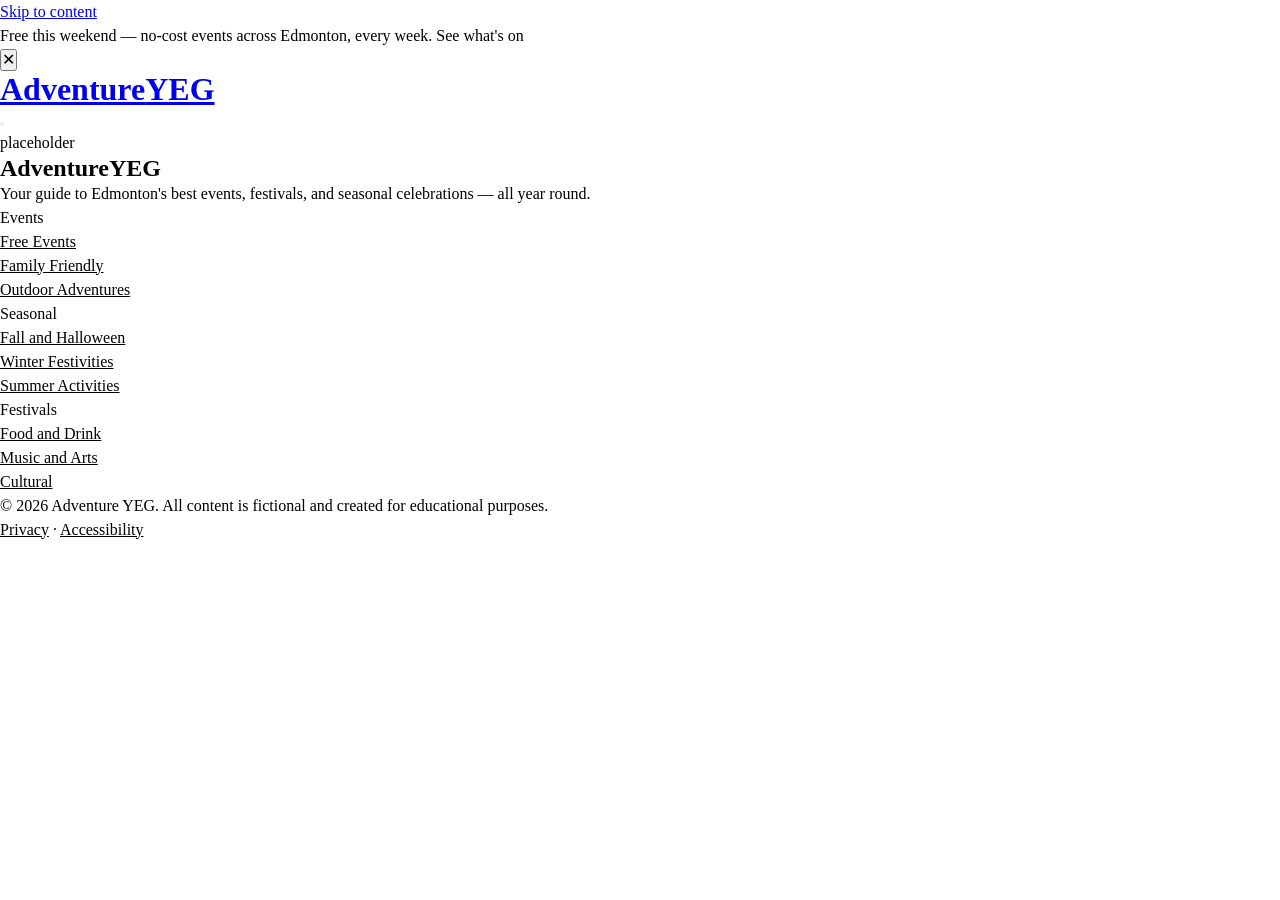
==== events/index.html @ 1bd017d5 "starter html for other pages" ====
<!DOCTYPE html>
<html lang="en">

<head>
    <meta charset="UTF-8">
    <meta name="viewport" content="width=device-width, initial-scale=1.0">
    <title>Free Events | AdventureYEG</title>

    <link rel="preconnect" href="https://fonts.googleapis.com">
    <link rel="preconnect" href="https://fonts.gstatic.com" crossorigin>
    <link href="https://fonts.googleapis.com/css2?family=Inter:ital,opsz,wght@0,14..32,100..900;1,14..32,100..900&family=Jost:ital,wght@0,100..900;1,100..900&family=Outfit:wght@100..900&family=Playfair+Display:ital,wght@0,400..900;1,400..900&display=swap" rel="stylesheet">

    <link rel="stylesheet" href="../css/reset.css">
    <link rel="stylesheet" href="../css/style.css">
</head>

<body>
    <svg xmlns="http://www.w3.org/2000/svg" width="0" height="0" class="svg-sprite" aria-hidden="true">
        <symbol id="icon-arrow-right-regular-full" viewBox="0 0 640 640">
            <!--!Font Awesome Pro 7.3.0 by @fontawesome - https://fontawesome.com License - https://fontawesome.com/license (Commercial License) Copyright 2026 Fonticons, Inc.-->
            <path d="M569 337C578.4 327.6 578.4 312.4 569 303.1L401 135C391.6 125.6 376.4 125.6 367.1 135C357.8 144.4 357.7 159.6 367.1 168.9L494.1 295.9L88 295.9C74.7 295.9 64 306.6 64 319.9C64 333.2 74.7 343.9 88 343.9L494.1 343.9L367.1 470.9C357.7 480.3 357.7 495.5 367.1 504.8C376.5 514.1 391.7 514.2 401 504.8L569 337z" />
        </symbol>
        <symbol id="icon-calendar-regular-full" viewBox="0 0 640 640">
            <!--!Font Awesome Free 7.3.0 by @fontawesome - https://fontawesome.com License - https://fontawesome.com/license/free Copyright 2026 Fonticons, Inc.-->
            <path d="M216 64C229.3 64 240 74.7 240 88L240 128L400 128L400 88C400 74.7 410.7 64 424 64C437.3 64 448 74.7 448 88L448 128L480 128C515.3 128 544 156.7 544 192L544 480C544 515.3 515.3 544 480 544L160 544C124.7 544 96 515.3 96 480L96 192C96 156.7 124.7 128 160 128L192 128L192 88C192 74.7 202.7 64 216 64zM216 176L160 176C151.2 176 144 183.2 144 192L144 240L496 240L496 192C496 183.2 488.8 176 480 176L216 176zM144 288L144 480C144 488.8 151.2 496 160 496L480 496C488.8 496 496 488.8 496 480L496 288L144 288z" />
        </symbol>
        <symbol id="icon-chevron-down-regular-full" viewBox="0 0 640 640">
            <!--!Font Awesome Pro 7.3.0 by @fontawesome - https://fontawesome.com License - https://fontawesome.com/license (Commercial License) Copyright 2026 Fonticons, Inc.-->
            <path d="M303.5 473C312.9 482.4 328.1 482.4 337.4 473L537.4 273C546.8 263.6 546.8 248.4 537.4 239.1C528 229.8 512.8 229.7 503.5 239.1L320.5 422.1L137.5 239.1C128.1 229.7 112.9 229.7 103.6 239.1C94.3 248.5 94.2 263.7 103.6 273L303.6 473z" />
        </symbol>
        <symbol id="icon-leaf-regular-full" viewBox="0 0 640 640">
            <!--!Font Awesome Pro 7.3.0 by @fontawesome - https://fontawesome.com License - https://fontawesome.com/license (Commercial License) Copyright 2026 Fonticons, Inc.-->
            <path d="M535.3 70.7C541.7 64.6 551 62.4 559.6 65.2C569.4 68.5 576 77.7 576 88L576 274.9C576 406.1 467.9 512 337.2 512C255.7 512 185.9 456.4 165.8 380.8C132.7 411.4 112 455.3 112 504L112 520C112 533.3 101.3 544 88 544C74.7 544 64 533.2 64 520L64 504C64 428.9 102.3 362.8 160.4 324.1C166.5 232.4 242.8 160 336 160C402.4 160 451.8 137.9 484.7 116C503.9 103.2 520.2 87.9 535.4 70.7zM528 143.9C489.7 173.4 425.6 208 336 208C278.4 208 229.6 246.1 213.6 298.4C234.5 291.6 256.8 288 280 288L360 288C373.3 288 384 298.8 384 312C384 325.2 373.3 336 360 336L280 336C254.6 336 230.6 341.7 209 351.8C216.9 414.9 271.6 464 337.2 464C441.9 464 528 379.1 528 274.9L528 143.9z" />
        </symbol>
        <symbol id="icon-location-dot-regular-full" viewBox="0 0 640 640">
            <!--!Font Awesome Pro 7.3.0 by @fontawesome - https://fontawesome.com License - https://fontawesome.com/license (Commercial License) Copyright 2026 Fonticons, Inc.-->
            <path d="M176 252.6C176 175.7 239.7 112 320 112C400.3 112 464 175.7 464 252.6C464 298.2 440.2 354.1 405.1 409.7C376.8 454.5 344.1 494.5 320 521.8C295.9 494.5 263.3 454.6 234.9 409.7C199.8 354.2 176 298.2 176 252.6zM320 64C214 64 128 148.4 128 252.6C128 371.9 248.2 514.9 298.4 569.4C310.2 582.2 329.8 582.2 341.6 569.4C391.8 514.9 512 371.9 512 252.6C512 148.4 426 64 320 64zM288 256C288 238.3 302.3 224 320 224C337.7 224 352 238.3 352 256C352 273.7 337.7 288 320 288C302.3 288 288 273.7 288 256zM400 256C400 211.8 364.2 176 320 176C275.8 176 240 211.8 240 256C240 300.2 275.8 336 320 336C364.2 336 400 300.2 400 256z" />
        </symbol>
        <symbol id="icon-utensils-regular-full" viewBox="0 0 640 640">
            <!--!Font Awesome Pro 7.3.0 by @fontawesome - https://fontawesome.com License - https://fontawesome.com/license (Commercial License) Copyright 2026 Fonticons, Inc.-->
            <path d="M167.9 90.7C169.4 77.5 159.9 65.7 146.7 64.2C133.5 62.7 121.7 72.2 120.2 85.4L104.2 229.4L104.1 230.7L104.1 248C104.1 296.6 143.5 336 192.1 336L200.1 336L200.1 552C200.1 565.3 210.8 576 224.1 576C237.4 576 248.1 565.3 248.1 552L248.1 336L256.1 336C304.7 336 344.1 296.6 344.1 248L344.1 230.7L344 229.4L328 85.4C326.4 72.2 314.5 62.7 301.3 64.1C288.1 65.5 278.6 77.4 280.1 90.6L296 233.3L296 248C296 270.1 278.1 288 256 288L192 288C169.9 288 152 270.1 152 248L152 233.3L167.9 90.6zM248 88C248 74.7 237.3 64 224 64C210.7 64 200 74.7 200 88L200 232C200 245.3 210.7 256 224 256C237.3 256 248 245.3 248 232L248 88zM432 240C432 182.3 453.7 151.4 473.4 134.3C481.1 127.7 488.9 122.7 496 119.1L496 368L448 368C439.2 368 432 360.8 432 352L432 240zM496 416L496 552C496 565.3 506.7 576 520 576C533.3 576 544 565.3 544 552L544 96C544 78.3 529.7 64 512 64C496 64 384 96 384 240L384 352C384 387.3 412.7 416 448 416L496 416z" />
        </symbol>
    </svg><!-- svg sprites -->

    <!-- To embed from sprite sheet:
    <svg class="icon" width="24" height="24">
        <use href="#icon-(svg filename)"></use>
    </svg>
    -->

    <a href="#main-content" class="skip-to-content">Skip to content</a><!--skip link-->

    <header>
        <div class="alert-banner" id="alert-banner">
            <p>Free this weekend — no-cost events across Edmonton, every week. See what's on</p>
            <button type="button" id="alert-banner-close" aria-controls="alert-banner" aria-label="Close">✕</button>
        </div>
        <div class="inner-container">

            <!-- Logo -->
            <a href="/" class="logo" aria-label="AdventureYEG, return to home page">
                <h1>Adventure<span class="logotype-accent">YEG</span></h1>
            </a>

            <!-- Main navigation starts here -->

            <nav aria-label="Primary" id="main-nav" hidden>
                <ul class="nav-list">

                    <!-- Events -->
                    <li class="nav-item nav-events">
                        <button type="button" class="nav-trigger" aria-expanded="false" aria-controls="mega-events">
                            <span>Events</span>
                            <svg class="icon" width="24" height="24">
                                <use href="#icon-chevron-down-regular-full"></use>
                            </svg>
                        </button>

                        <div id="mega-events" class="mega-panel" hidden>

                            <div class="mega-column">

                                <h2>Browse Events</h2>

                                <div class="mega-subsection">
                                    <h3>Happening Now</h3>

                                    <a href="#" class="mega-link current-page">
                                        <span class="mega-link-name">Free Events</span>
                                        No-cost happenings across Edmonton, every week
                                    </a>
                                    <a href="#" class="mega-link">
                                        <span class="mega-link-name">This Weekend</span>
                                        What's on right now across Edmonton
                                    </a>

                                </div>

                                <div class="mega-subsection">
                                    <h3>Upcoming</h3>

                                    <a href="#" class="mega-link">
                                        <span class="mega-link-name">This Month</span>
                                        Plan ahead with the full monthly calendar
                                    </a>
                                    <a href="#" class="mega-link">
                                        <span class="mega-link-name">Family Friendly</span>
                                        Activities for all ages, from toddlers to grandparents
                                    </a>

                                </div>
                            </div>
                            <div class="mega-column">

                                <h2>Explore More</h2>

                                <div class="mega-subsection">
                                    <h3>Outdoor</h3>

                                    <a href="#" class="mega-link">
                                        <span class="mega-link-name">Outdoor Adventures</span>
                                        River valley hikes, parks, and open-air markets
                                    </a>
                                    <a href="#" class="mega-link">
                                        <span class="mega-link-name">Sports and Fitness</span>
                                        Runs, tournaments, and active community events
                                    </a>

                                </div>

                                <div class="mega-subsection">
                                    <h3>Community</h3>

                                    <a href="#" class="mega-link">
                                        <span class="mega-link-name">Community Gatherings</span>
                                        Neighbourhood meet-ups and local celebrations
                                    </a>
                                    <a href="#" class="mega-link">
                                        <span class="mega-link-name">Arts and Culture</span>
                                        Gallery openings, performances, and workshops
                                    </a>

                                </div>
                            </div>
                            <div class="mega-column mega-featured-column">

                                <h2>Featured</h2>

                                <a class="mega-featured" href="#">
                                    <span class="mega-featured-highlight">Free</span>
                                    <span class="mega-featured-name">Edmonton Public Library Maker Night</span>
                                    Fridays, 6 - 9 pm · Stanley A. Milner Library
                                </a>
                            </div>

                        </div>
                    </li>

                    <!-- Seasonal -->
                    <li class="nav-item nav-seasonal">
                        <button type="button" class="nav-trigger" aria-expanded="false" aria-controls="mega-seasonal">
                            <span>Seasonal</span>
                            <svg class="icon" width="24" height="24">
                                <use href="#icon-chevron-down-regular-full"></use>
                            </svg>
                        </button>

                        <div id="mega-seasonal" class="mega-panel" hidden>

                            <div class="mega-column">

                                <h2>Browse Seasons</h2>

                                <div class="mega-subsection">
                                    <h3>Active Now</h3>

                                    <a href="#" class="mega-link">
                                        <span class="mega-link-name">Fall and Halloween</span>
                                        Pumpkin patches, haunted trails, and harvest markets
                                    </a>
                                    <a href="#" class="mega-link">
                                        <span class="mega-link-name">Winter Festivities</span>
                                        Holiday markets, ice skating, and winter light displays
                                    </a>

                                </div>

                                <div class="mega-subsection">
                                    <h3>Coming Up</h3>

                                    <a href="#" class="mega-link">
                                        <span class="mega-link-name">Spring Events</span>
                                        Farmers markets, garden tours, and outdoor openings
                                    </a>
                                    <a href="#" class="mega-link">
                                        <span class="mega-link-name">Summer Activities</span>
                                        Festivals, outdoor concerts, and river valley adventures
                                    </a>

                                </div>
                            </div>
                            <div class="mega-column">

                                <h2>Fall and Halloween</h2>

                                <div class="mega-subsection">
                                    <h3>Farms and Fields</h3>

                                    <a href="#" class="mega-link">
                                        <span class="mega-link-name">Pumpkin Patches</span>
                                        Pick-your-own farms and family corn mazes near the city
                                    </a>
                                    <a href="#" class="mega-link">
                                        <span class="mega-link-name">Corn Mazes</span>
                                        Family fun in the fields just outside the city
                                    </a>

                                </div>

                                <div class="mega-subsection">
                                    <h3>After Dark</h3>

                                    <a href="#" class="mega-link">
                                        <span class="mega-link-name">Haunted Trails</span>
                                        Edmonton's scariest after-dark experiences for thrill seekers
                                    </a>
                                    <a href="#" class="mega-link">
                                        <span class="mega-link-name">Ghost Tours</span>
                                        Guided walks through Edmonton's most haunted locations
                                    </a>

                                </div>

                                <div class="mega-subsection">
                                    <h3>Shop and Taste</h3>

                                    <a href="#" class="mega-link">
                                        <span class="mega-link-name">Harvest Markets</span>
                                        Local produce, baked goods, and seasonal handmade crafts
                                    </a>

                                </div>
                            </div>
                            <div class="mega-column mega-featured-column">

                                <h2>Featured</h2>

                                <a class="mega-featured" href="#">
                                    <span class="mega-featured-highlight">Oct 18-31</span>
                                    <span class="mega-featured-name">Fort Edmonton Haunted Grounds</span>
                                    Nightly from 7 pm · Fort Edmonton Park
                                </a>
                            </div>

                        </div>
                    </li>

                    <!-- Festivals -->
                    <li class="nav-item nav-festivals">
                        <button type="button" class="nav-trigger" aria-expanded="false" aria-controls="mega-festivals">
                            <span>Festivals</span>
                            <svg class="icon" width="24" height="24">
                                <use href="#icon-chevron-down-regular-full"></use>
                            </svg>
                        </button>

                        <div id="mega-festivals" class="mega-panel" hidden>

                            <div class="mega-column">

                                <h2>Browse Festivals</h2>

                                <div class="mega-subsection">
                                    <h3>Popular</h3>

                                    <a href="#" class="mega-link">
                                        <span class="mega-link-name">Music and Arts</span>
                                        Live concerts, gallery openings, and street performance festivals
                                    </a>
                                    <a href="#" class="mega-link">
                                        <span class="mega-link-name">Food and Drink</span>
                                        Food truck showdowns, craft beer tastings, and culinary tours
                                    </a>

                                </div>

                                <div class="mega-subsection">
                                    <h3>More</h3>

                                    <a href="#" class="mega-link">
                                        <span class="mega-link-name">Cultural</span>
                                        Heritage festivals celebrating Edmonton's diverse communities
                                    </a>
                                    <a href="#" class="mega-link">
                                        <span class="mega-link-name">Film and Comedy</span>
                                        Indie film showcases, comedy nights, and open-mic events
                                    </a>

                                </div>
                            </div>
                            <div class="mega-column">

                                <h2>Food &amp; Drink</h2>

                                <div class="mega-subsection">
                                    <h3>Food</h3>

                                    <a href="#" class="mega-link">
                                        <span class="mega-link-name">Taste of Edmonton</span>
                                        July 18 - 27 · Free entry · Churchill Square
                                    </a>
                                    <a href="#" class="mega-link">
                                        <span class="mega-link-name">YEG Food Truck Frenzy</span>
                                        August 10 · 11 am - 8 pm · MacEwan University
                                    </a>

                                </div>

                                <div class="mega-subsection">
                                    <h3>Drink</h3>

                                    <a href="#" class="mega-link">
                                        <span class="mega-link-name">YEG Craft Beer Festival</span>
                                        August 24 · 12 pm - 9 pm · Rogers Place Plaza
                                    </a>

                                </div>

                                <div class="mega-subsection">
                                    <h3>Markets</h3>

                                    <a href="#" class="mega-link">
                                        <span class="mega-link-name">Whyte Ave Night Market</span>
                                        Every Friday · 5 - 10 pm · Old Strathcona
                                    </a>

                                </div>
                            </div>
                            <div class="mega-column mega-featured-column">

                                <h2>Featured</h2>

                                <a class="mega-featured" href="#">
                                    <span class="mega-featured-highlight">Free - Aug 3 - 5</span>
                                    <span class="mega-featured-name">Edmonton Heritage Days</span>
                                    Heritage Amphitheatre · William Hawrelak Park
                                </a>
                            </div>

                        </div>
                    </li>

                    <li class="nav-item nav-outdoors"><a href="#">Outdoors</a></li>

                    <li class="nav-item nav-about"><a href="#">About</a></li>
                </ul>
            </nav>

            <!-- Hamburger: mobile only -->
            <button type="button" class="nav-trigger nav-toggle" aria-expanded="false" aria-controls="main-nav" aria-label="Expand menu">
                <span class="bar"></span>
                <span class="bar"></span>
                <span class="bar"></span>
            </button>

        </div>
    </header>

    <main id="main-content">
        placeholder
    </main>

    <footer>
        <div class="footer-container">
            <div class="footer-text">
                <h2>Adventure<span class="logotype-accent">YEG</span></h2>
                <p>Your guide to Edmonton's best events, festivals, and seasonal celebrations — all year round.</p>
            </div>
            <nav class="footer-links" aria-label="Footer navigation">
                <div class="footer-link-stack">
                    <p>Events</p>
                    <ul>
                        <li><a href="#">Free Events</a></li>
                        <li><a href="#">Family Friendly</a></li>
                        <li><a href="#">Outdoor Adventures</a></li>
                    </ul>
                </div>
                <div class="footer-link-stack">
                    <p>Seasonal</p>
                    <ul>
                        <li><a href="#">Fall and Halloween</a></li>
                        <li><a href="#">Winter Festivities</a></li>
                        <li><a href="#">Summer Activities</a></li>
                    </ul>
                </div>
                <div class="footer-link-stack">
                    <p>Festivals</p>
                    <ul>
                        <li><a href="#">Food and Drink</a></li>
                        <li><a href="#">Music and Arts</a></li>
                        <li><a href="#">Cultural</a></li>
                    </ul>
                </div>
            </nav>
        </div>
        <div class="footer-legal">
            <p>&copy; 2026 Adventure YEG. All content is fictional and created for educational purposes.</p>
            <p><a href="#">Privacy</a> · <a href="#">Accessibility</a></p>
        </div>
    </footer>
    <script src="js/nav.js"></script>
</body>

</html>
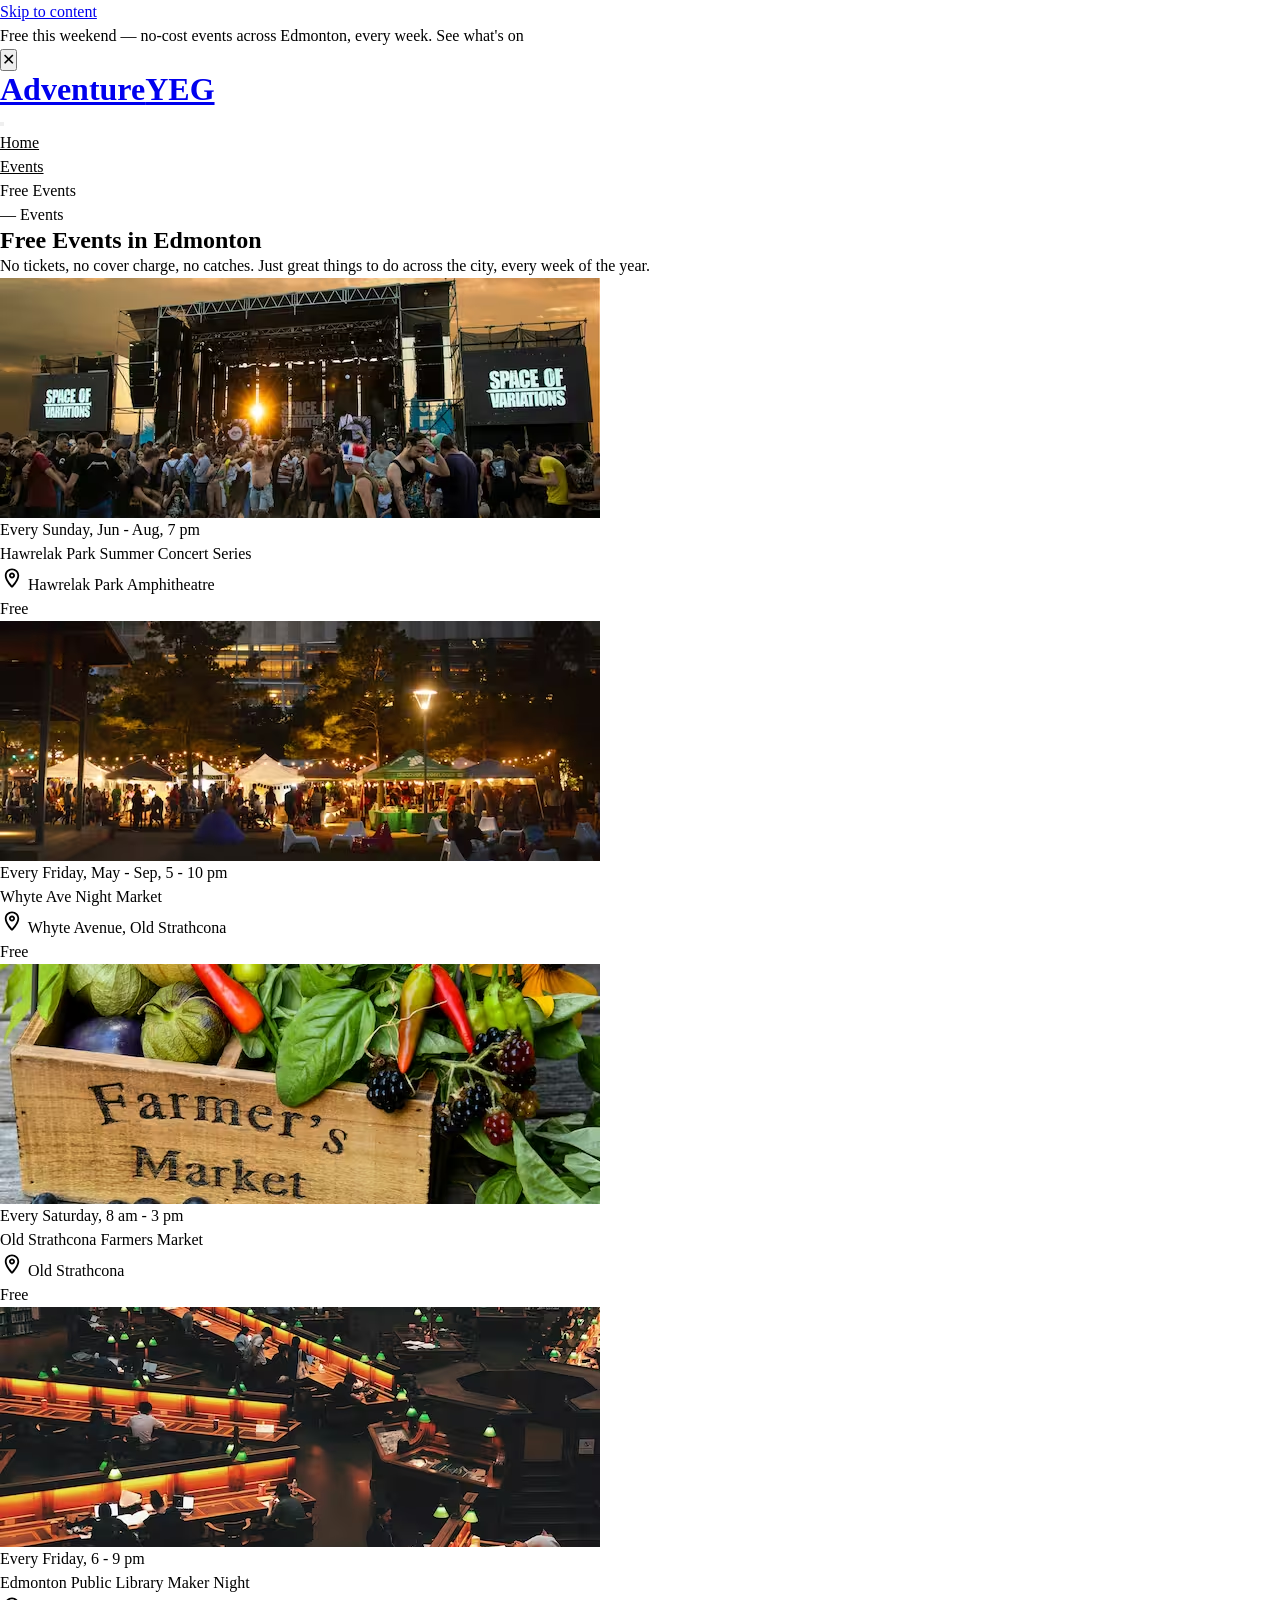
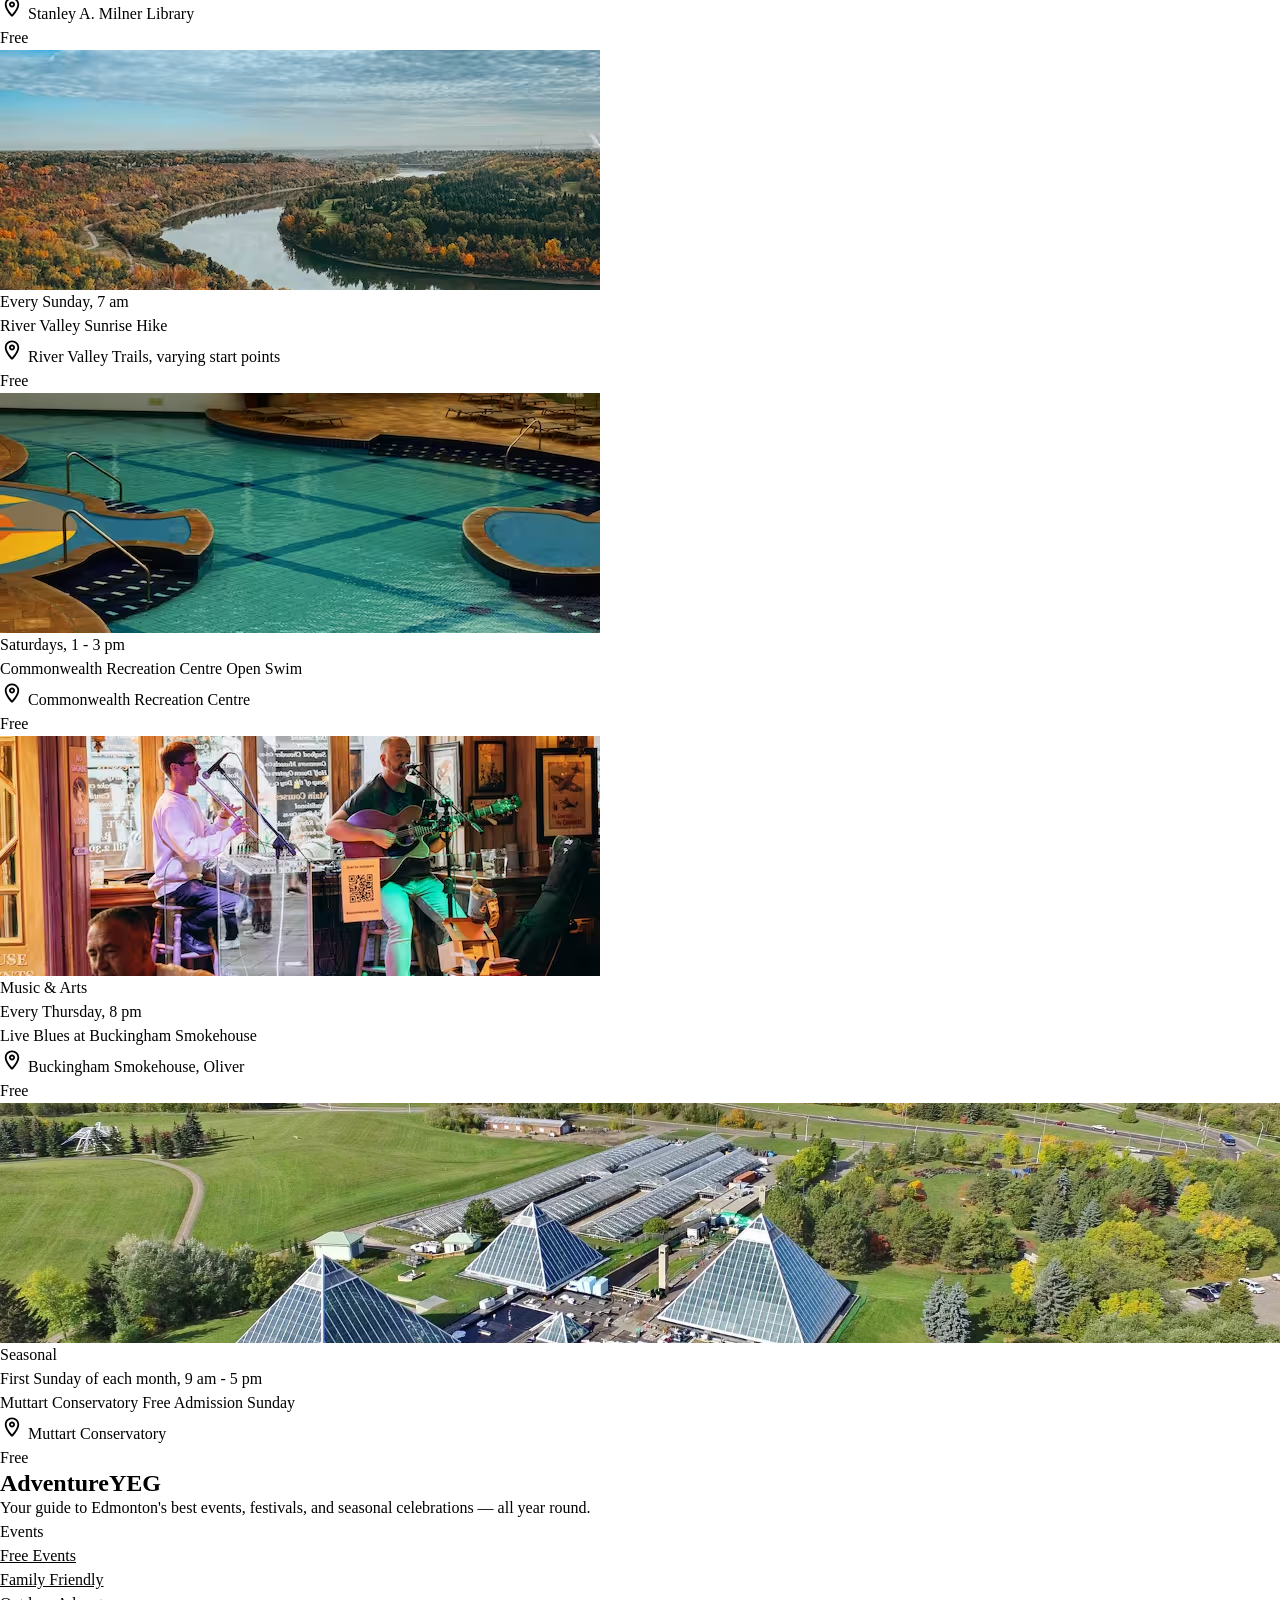
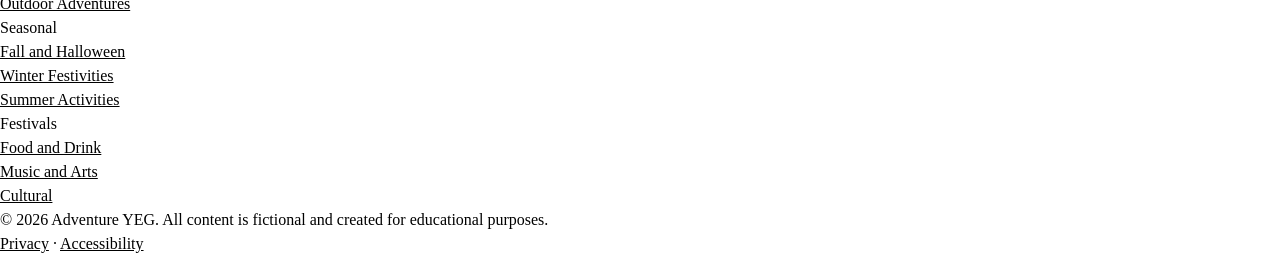
==== commit a9103c2c: "events page html" ====
--- a/events/index.html
+++ b/events/index.html
@@ -16,27 +16,27 @@
 
 <body>
     <svg xmlns="http://www.w3.org/2000/svg" width="0" height="0" class="svg-sprite" aria-hidden="true">
-        <symbol id="icon-arrow-right-regular-full" viewBox="0 0 640 640">
+        <symbol id="icon-arrow-right" viewBox="0 0 640 640">
             <!--!Font Awesome Pro 7.3.0 by @fontawesome - https://fontawesome.com License - https://fontawesome.com/license (Commercial License) Copyright 2026 Fonticons, Inc.-->
             <path d="M569 337C578.4 327.6 578.4 312.4 569 303.1L401 135C391.6 125.6 376.4 125.6 367.1 135C357.8 144.4 357.7 159.6 367.1 168.9L494.1 295.9L88 295.9C74.7 295.9 64 306.6 64 319.9C64 333.2 74.7 343.9 88 343.9L494.1 343.9L367.1 470.9C357.7 480.3 357.7 495.5 367.1 504.8C376.5 514.1 391.7 514.2 401 504.8L569 337z" />
         </symbol>
-        <symbol id="icon-calendar-regular-full" viewBox="0 0 640 640">
+        <symbol id="icon-calendar" viewBox="0 0 640 640">
             <!--!Font Awesome Free 7.3.0 by @fontawesome - https://fontawesome.com License - https://fontawesome.com/license/free Copyright 2026 Fonticons, Inc.-->
             <path d="M216 64C229.3 64 240 74.7 240 88L240 128L400 128L400 88C400 74.7 410.7 64 424 64C437.3 64 448 74.7 448 88L448 128L480 128C515.3 128 544 156.7 544 192L544 480C544 515.3 515.3 544 480 544L160 544C124.7 544 96 515.3 96 480L96 192C96 156.7 124.7 128 160 128L192 128L192 88C192 74.7 202.7 64 216 64zM216 176L160 176C151.2 176 144 183.2 144 192L144 240L496 240L496 192C496 183.2 488.8 176 480 176L216 176zM144 288L144 480C144 488.8 151.2 496 160 496L480 496C488.8 496 496 488.8 496 480L496 288L144 288z" />
         </symbol>
-        <symbol id="icon-chevron-down-regular-full" viewBox="0 0 640 640">
+        <symbol id="icon-chevron-down" viewBox="0 0 640 640">
             <!--!Font Awesome Pro 7.3.0 by @fontawesome - https://fontawesome.com License - https://fontawesome.com/license (Commercial License) Copyright 2026 Fonticons, Inc.-->
             <path d="M303.5 473C312.9 482.4 328.1 482.4 337.4 473L537.4 273C546.8 263.6 546.8 248.4 537.4 239.1C528 229.8 512.8 229.7 503.5 239.1L320.5 422.1L137.5 239.1C128.1 229.7 112.9 229.7 103.6 239.1C94.3 248.5 94.2 263.7 103.6 273L303.6 473z" />
         </symbol>
-        <symbol id="icon-leaf-regular-full" viewBox="0 0 640 640">
+        <symbol id="icon-leaf" viewBox="0 0 640 640">
             <!--!Font Awesome Pro 7.3.0 by @fontawesome - https://fontawesome.com License - https://fontawesome.com/license (Commercial License) Copyright 2026 Fonticons, Inc.-->
             <path d="M535.3 70.7C541.7 64.6 551 62.4 559.6 65.2C569.4 68.5 576 77.7 576 88L576 274.9C576 406.1 467.9 512 337.2 512C255.7 512 185.9 456.4 165.8 380.8C132.7 411.4 112 455.3 112 504L112 520C112 533.3 101.3 544 88 544C74.7 544 64 533.2 64 520L64 504C64 428.9 102.3 362.8 160.4 324.1C166.5 232.4 242.8 160 336 160C402.4 160 451.8 137.9 484.7 116C503.9 103.2 520.2 87.9 535.4 70.7zM528 143.9C489.7 173.4 425.6 208 336 208C278.4 208 229.6 246.1 213.6 298.4C234.5 291.6 256.8 288 280 288L360 288C373.3 288 384 298.8 384 312C384 325.2 373.3 336 360 336L280 336C254.6 336 230.6 341.7 209 351.8C216.9 414.9 271.6 464 337.2 464C441.9 464 528 379.1 528 274.9L528 143.9z" />
         </symbol>
-        <symbol id="icon-location-dot-regular-full" viewBox="0 0 640 640">
+        <symbol id="icon-location-dot" viewBox="0 0 640 640">
             <!--!Font Awesome Pro 7.3.0 by @fontawesome - https://fontawesome.com License - https://fontawesome.com/license (Commercial License) Copyright 2026 Fonticons, Inc.-->
             <path d="M176 252.6C176 175.7 239.7 112 320 112C400.3 112 464 175.7 464 252.6C464 298.2 440.2 354.1 405.1 409.7C376.8 454.5 344.1 494.5 320 521.8C295.9 494.5 263.3 454.6 234.9 409.7C199.8 354.2 176 298.2 176 252.6zM320 64C214 64 128 148.4 128 252.6C128 371.9 248.2 514.9 298.4 569.4C310.2 582.2 329.8 582.2 341.6 569.4C391.8 514.9 512 371.9 512 252.6C512 148.4 426 64 320 64zM288 256C288 238.3 302.3 224 320 224C337.7 224 352 238.3 352 256C352 273.7 337.7 288 320 288C302.3 288 288 273.7 288 256zM400 256C400 211.8 364.2 176 320 176C275.8 176 240 211.8 240 256C240 300.2 275.8 336 320 336C364.2 336 400 300.2 400 256z" />
         </symbol>
-        <symbol id="icon-utensils-regular-full" viewBox="0 0 640 640">
+        <symbol id="icon-utensils" viewBox="0 0 640 640">
             <!--!Font Awesome Pro 7.3.0 by @fontawesome - https://fontawesome.com License - https://fontawesome.com/license (Commercial License) Copyright 2026 Fonticons, Inc.-->
             <path d="M167.9 90.7C169.4 77.5 159.9 65.7 146.7 64.2C133.5 62.7 121.7 72.2 120.2 85.4L104.2 229.4L104.1 230.7L104.1 248C104.1 296.6 143.5 336 192.1 336L200.1 336L200.1 552C200.1 565.3 210.8 576 224.1 576C237.4 576 248.1 565.3 248.1 552L248.1 336L256.1 336C304.7 336 344.1 296.6 344.1 248L344.1 230.7L344 229.4L328 85.4C326.4 72.2 314.5 62.7 301.3 64.1C288.1 65.5 278.6 77.4 280.1 90.6L296 233.3L296 248C296 270.1 278.1 288 256 288L192 288C169.9 288 152 270.1 152 248L152 233.3L167.9 90.6zM248 88C248 74.7 237.3 64 224 64C210.7 64 200 74.7 200 88L200 232C200 245.3 210.7 256 224 256C237.3 256 248 245.3 248 232L248 88zM432 240C432 182.3 453.7 151.4 473.4 134.3C481.1 127.7 488.9 122.7 496 119.1L496 368L448 368C439.2 368 432 360.8 432 352L432 240zM496 416L496 552C496 565.3 506.7 576 520 576C533.3 576 544 565.3 544 552L544 96C544 78.3 529.7 64 512 64C496 64 384 96 384 240L384 352C384 387.3 412.7 416 448 416L496 416z" />
         </symbol>
@@ -72,7 +72,7 @@
                         <button type="button" class="nav-trigger" aria-expanded="false" aria-controls="mega-events">
                             <span>Events</span>
                             <svg class="icon" width="24" height="24">
-                                <use href="#icon-chevron-down-regular-full"></use>
+                                <use href="#icon-chevron-down"></use>
                             </svg>
                         </button>
 
@@ -161,7 +161,7 @@
                         <button type="button" class="nav-trigger" aria-expanded="false" aria-controls="mega-seasonal">
                             <span>Seasonal</span>
                             <svg class="icon" width="24" height="24">
-                                <use href="#icon-chevron-down-regular-full"></use>
+                                <use href="#icon-chevron-down"></use>
                             </svg>
                         </button>
 
@@ -174,7 +174,7 @@
                                 <div class="mega-subsection">
                                     <h3>Active Now</h3>
 
-                                    <a href="#" class="mega-link">
+                                    <a href="../seasonal/index.html" class="mega-link">
                                         <span class="mega-link-name">Fall and Halloween</span>
                                         Pumpkin patches, haunted trails, and harvest markets
                                     </a>
@@ -260,7 +260,7 @@
                         <button type="button" class="nav-trigger" aria-expanded="false" aria-controls="mega-festivals">
                             <span>Festivals</span>
                             <svg class="icon" width="24" height="24">
-                                <use href="#icon-chevron-down-regular-full"></use>
+                                <use href="#icon-chevron-down"></use>
                             </svg>
                         </button>
 
@@ -367,7 +367,141 @@
     </header>
 
     <main id="main-content">
-        placeholder
+        <nav aria-label="Breacrumbs" class="breacrumbs">
+            <ol>
+                <li><a href="/">Home</a></li>
+                <li><a href="#">Events</a></li>
+                <li>Free Events</li>
+            </ol>
+        </nav>
+        <section class="hero">
+            <div class="inner-container hero-container">
+                <p class="hero-category">— Events</p>
+                <h2>Free Events in Edmonton</h2>
+                <p>No tickets, no cover charge, no catches. Just great things to do across the city, every week of the year.</p>
+            </div>
+        </section>
+
+        <section>
+            <div class="inner-container">
+                <div class="events-container">
+                    <div class="event">
+                        <img src="../img/events/the-stage-with-space.avif" height="405" width="600" alt="A crowd of people in front of a stage">
+                        <div class="event-title">
+                            <p class="event-date">Every Sunday, Jun - Aug, 7 pm</p>
+                            <p class="event-name">Hawrelak Park Summer Concert Series</p>
+                        </div>
+                        <div class="event-bottom-info">
+                            <p><svg class="icon" width="24" height="24" alt="Location">
+                                    <use href="#icon-location-dot"></use>
+                                </svg>
+                                Hawrelak Park Amphitheatre</p>
+                            <p class="event-cost">Free</p>
+                        </div>
+                    </div>
+                    <div class="event">
+                        <img src="../img/events/downtown-festival-at-midnight.avif" height="368" width="600" alt="Downtown festival at night">
+                        <div class="event-title">
+                            <p class="event-date">Every Friday, May - Sep, 5 - 10 pm</p>
+                            <p class="event-name">Whyte Ave Night Market</p>
+                        </div>
+                        <div class="event-bottom-info">
+                            <p><svg class="icon" width="24" height="24" alt="Location">
+                                    <use href="#icon-location-dot"></use>
+                                </svg>
+                                Whyte Avenue, Old Strathcona</p>
+                            <p class="event-cost">Free</p>
+                        </div>
+                    </div>
+                    <div class="event">
+                        <img src="../img/events/farmers-market-bounty-in-a-box.avif" height="414" width="600" alt="Box labeled Farmer's Market full of vegetables">
+                        <div class="event-title">
+                            <p class="event-date">Every Saturday, 8 am - 3 pm</p>
+                            <p class="event-name">Old Strathcona Farmers Market</p>
+                        </div>
+                        <div class="event-bottom-info">
+                            <p><svg class="icon" width="24" height="24" alt="Location">
+                                    <use href="#icon-location-dot"></use>
+                                </svg>
+                                Old Strathcona</p>
+                            <p class="event-cost">Free</p>
+                        </div>
+                    </div>
+                    <div class="event">
+                        <img src="../img/events/busy-library-during-event.avif" height="800" width="600" alt="A busy library">
+                        <div class="event-title">
+                            <p class="event-date">Every Friday, 6 - 9 pm</p>
+                            <p class="event-name">Edmonton Public Library Maker Night</p>
+                        </div>
+                        <div class="event-bottom-info">
+                            <p><svg class="icon" width="24" height="24" alt="Location">
+                                    <use href="#icon-location-dot"></use>
+                                </svg>
+                                Stanley A. Milner Library</p>
+                            <p class="event-cost">Free</p>
+                        </div>
+                    </div>
+                    <div class="event">
+                        <img src="../img/events/big-bend-on-the-north-saskatchewan.avif" height="450" width="600" alt="Aerial shot of the North Saskatchewan River">
+                        <div class="event-title">
+                            <p class="event-date">Every Sunday, 7 am</p>
+                            <p class="event-name">River Valley Sunrise Hike</p>
+                        </div>
+                        <div class="event-bottom-info">
+                            <p><svg class="icon" width="24" height="24" alt="Location">
+                                    <use href="#icon-location-dot"></use>
+                                </svg>
+                                River Valley Trails, varying start points</p>
+                            <p class="event-cost">Free</p>
+                        </div>
+                    </div>
+                    <div class="event">
+                        <img src="../img/events/local-hotels-finest-pool.avif" height="400" width="600" alt="A fancy swimming pool">
+                        <div class="event-title">
+                            <p class="event-date">Saturdays, 1 - 3 pm</p>
+                            <p class="event-name">Commonwealth Recreation Centre Open Swim</p>
+                        </div>
+                        <div class="event-bottom-info">
+                            <p><svg class="icon" width="24" height="24" alt="Location">
+                                    <use href="#icon-location-dot"></use>
+                                </svg>
+                                Commonwealth Recreation Centre</p>
+                            <p class="event-cost">Free</p>
+                        </div>
+                    </div>
+                    <div class="event">
+                        <img src="../img/events/small-venue-entertainers.avif" height="400" width="600" alt="Two musicians performing in a bar">
+                        <div class="event-title">
+                            <p class="event-category category-music-arts">Music &amp; Arts</p>
+                            <p class="event-date">Every Thursday, 8 pm</p>
+                            <p class="event-name">Live Blues at Buckingham Smokehouse</p>
+                        </div>
+                        <div class="event-bottom-info">
+                            <p><svg class="icon" width="24" height="24" alt="Location">
+                                    <use href="#icon-location-dot"></use>
+                                </svg>
+                                Buckingham Smokehouse, Oliver</p>
+                            <p class="event-cost">Free</p>
+                        </div>
+                    </div>
+                    <div class="event">
+                        <img src="../img/events/river-valley-in-summer.avif" height="1080" width="1920" alt="Aerial shot of the Muttart Conservatory">
+                        <div class="event-title">
+                            <p class="event-category category-seasonal">Seasonal</p>
+                            <p class="event-date">First Sunday of each month, 9 am - 5 pm</p>
+                            <p class="event-name">Muttart Conservatory Free Admission Sunday</p>
+                        </div>
+                        <div class="event-bottom-info">
+                            <p><svg class="icon" width="24" height="24" alt="Location">
+                                    <use href="#icon-location-dot"></use>
+                                </svg>
+                                Muttart Conservatory</p>
+                            <p class="event-cost">Free</p>
+                        </div>
+                    </div>
+                </div>
+            </div>
+        </section>
     </main>
 
     <footer>
--- a/css/style.css
+++ b/css/style.css
@@ -0,0 +1,5 @@
+img {
+    max-width: 100%;
+    height: 240px;
+    object-fit: cover;
+}
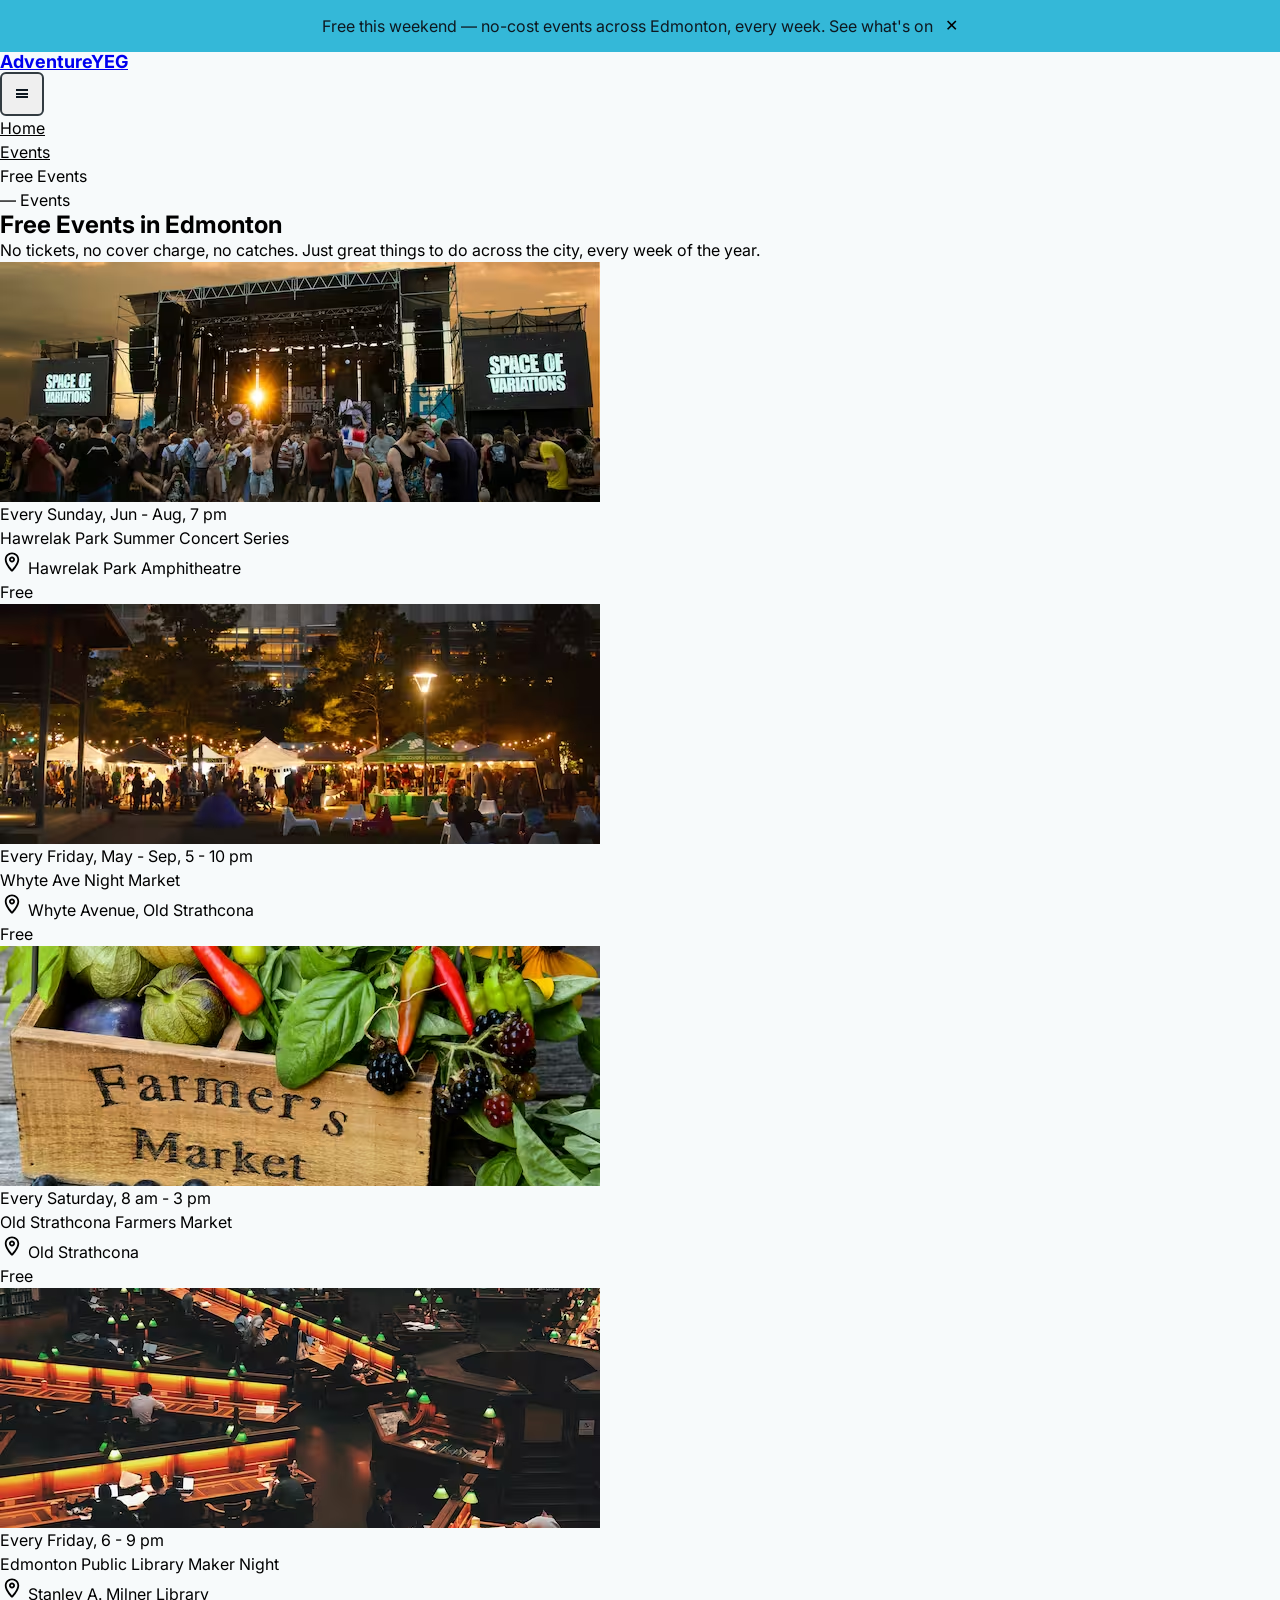
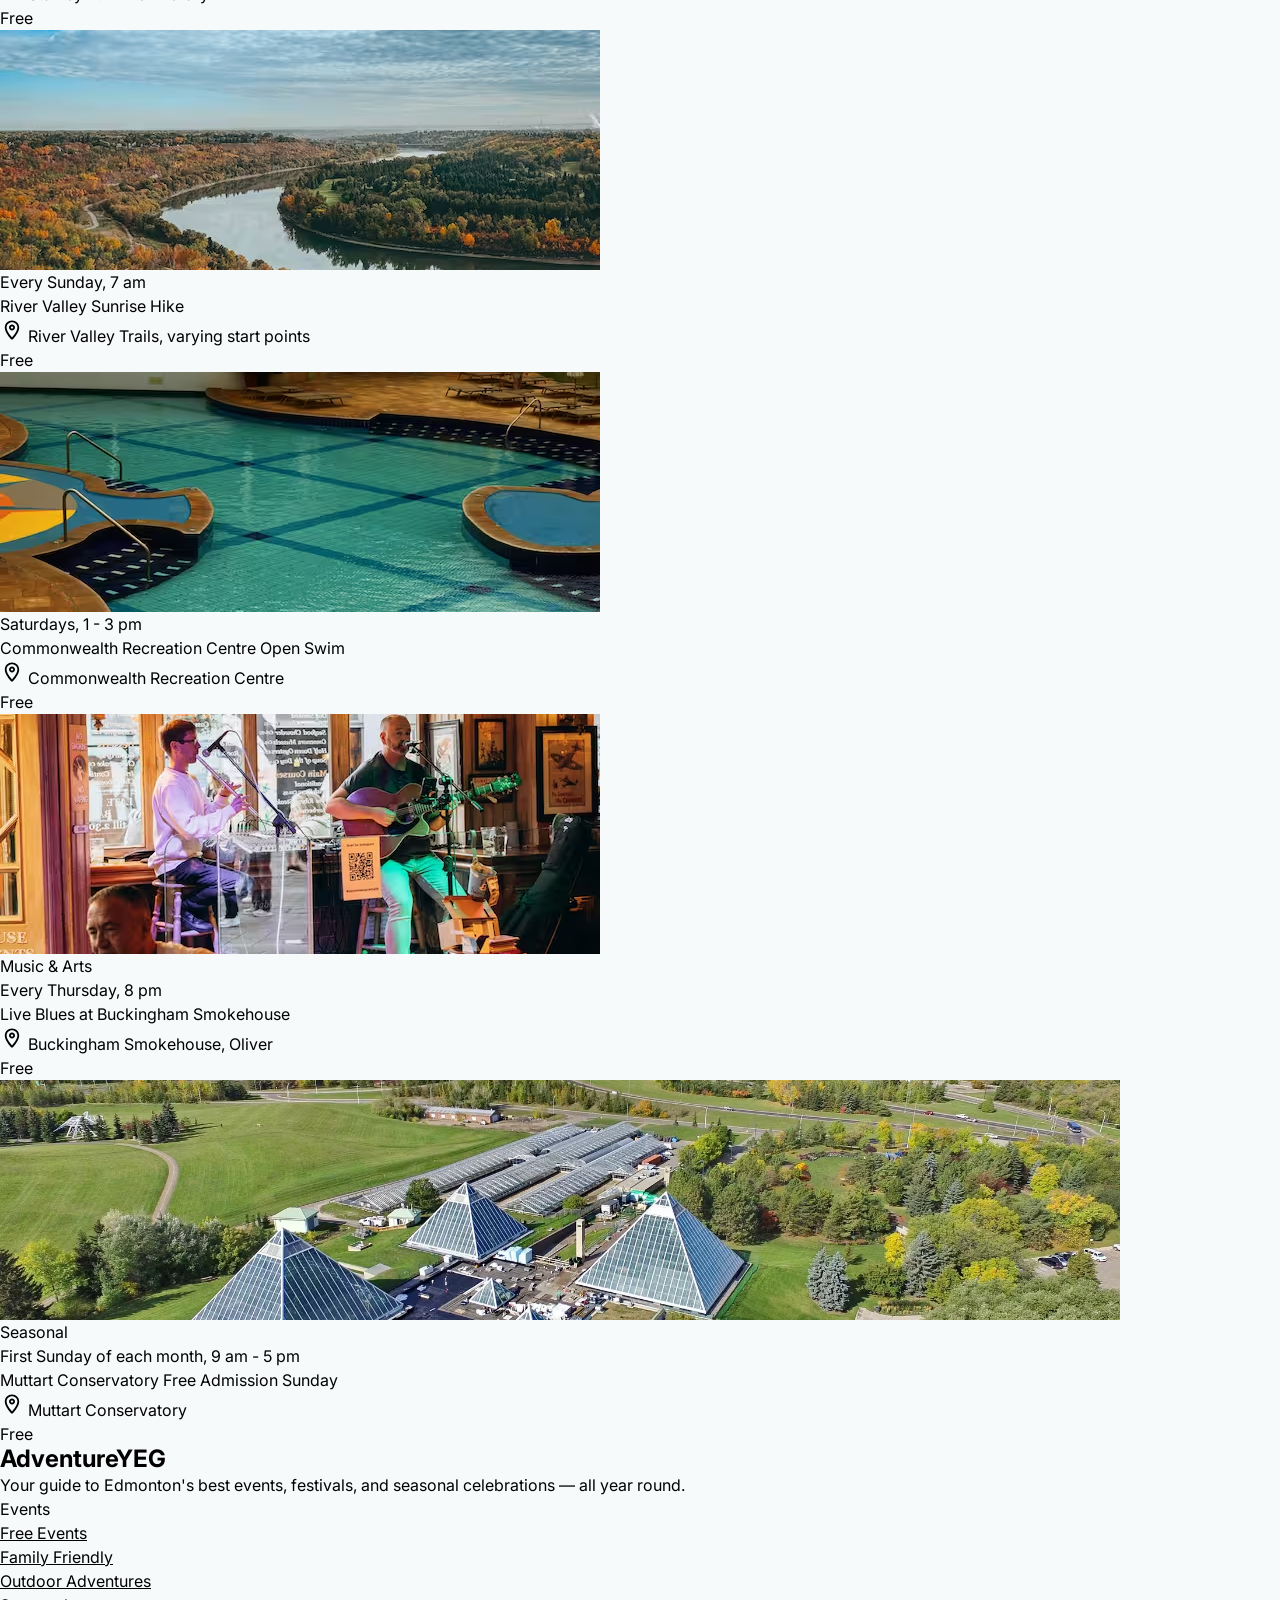
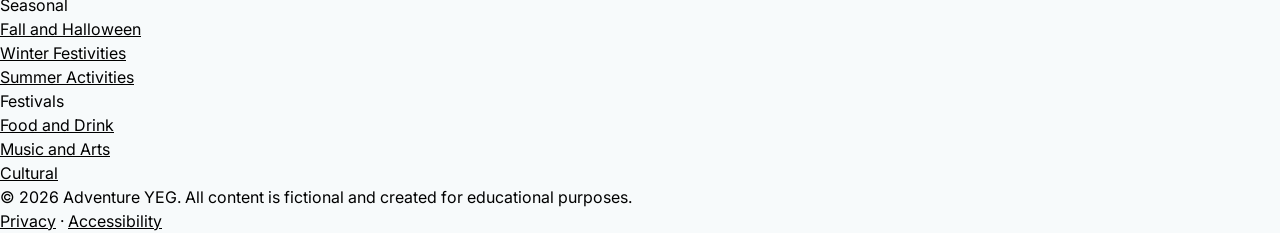
==== commit 3aa11060: "beginnings of css" ====
--- a/events/index.html
+++ b/events/index.html
@@ -8,7 +8,7 @@
 
     <link rel="preconnect" href="https://fonts.googleapis.com">
     <link rel="preconnect" href="https://fonts.gstatic.com" crossorigin>
-    <link href="https://fonts.googleapis.com/css2?family=Inter:ital,opsz,wght@0,14..32,100..900;1,14..32,100..900&family=Jost:ital,wght@0,100..900;1,100..900&family=Outfit:wght@100..900&family=Playfair+Display:ital,wght@0,400..900;1,400..900&display=swap" rel="stylesheet">
+    <link href="https://fonts.googleapis.com/css2?family=Inter:ital,opsz,wght@0,14..32,100..900;1,14..32,100..900&family=Outfit:wght@100..900&display=swap" rel="stylesheet">
 
     <link rel="stylesheet" href="../css/reset.css">
     <link rel="stylesheet" href="../css/style.css">
@@ -48,7 +48,7 @@
     </svg>
     -->
 
-    <a href="#main-content" class="skip-to-content">Skip to content</a><!--skip link-->
+    <a href="#main-content" class="skip-to-content">Skip to main content</a><!--skip link-->
 
     <header>
         <div class="alert-banner" id="alert-banner">
@@ -396,7 +396,7 @@
                                     <use href="#icon-location-dot"></use>
                                 </svg>
                                 Hawrelak Park Amphitheatre</p>
-                            <p class="event-cost">Free</p>
+                            <p class="event-cost cost-free">Free</p>
                         </div>
                     </div>
                     <div class="event">
@@ -410,7 +410,7 @@
                                     <use href="#icon-location-dot"></use>
                                 </svg>
                                 Whyte Avenue, Old Strathcona</p>
-                            <p class="event-cost">Free</p>
+                            <p class="event-cost cost-free">Free</p>
                         </div>
                     </div>
                     <div class="event">
@@ -424,7 +424,7 @@
                                     <use href="#icon-location-dot"></use>
                                 </svg>
                                 Old Strathcona</p>
-                            <p class="event-cost">Free</p>
+                            <p class="event-cost cost-free">Free</p>
                         </div>
                     </div>
                     <div class="event">
@@ -438,7 +438,7 @@
                                     <use href="#icon-location-dot"></use>
                                 </svg>
                                 Stanley A. Milner Library</p>
-                            <p class="event-cost">Free</p>
+                            <p class="event-cost cost-free">Free</p>
                         </div>
                     </div>
                     <div class="event">
@@ -452,7 +452,7 @@
                                     <use href="#icon-location-dot"></use>
                                 </svg>
                                 River Valley Trails, varying start points</p>
-                            <p class="event-cost">Free</p>
+                            <p class="event-cost cost-free">Free</p>
                         </div>
                     </div>
                     <div class="event">
@@ -466,7 +466,7 @@
                                     <use href="#icon-location-dot"></use>
                                 </svg>
                                 Commonwealth Recreation Centre</p>
-                            <p class="event-cost">Free</p>
+                            <p class="event-cost cost-free">Free</p>
                         </div>
                     </div>
                     <div class="event">
@@ -481,7 +481,7 @@
                                     <use href="#icon-location-dot"></use>
                                 </svg>
                                 Buckingham Smokehouse, Oliver</p>
-                            <p class="event-cost">Free</p>
+                            <p class="event-cost cost-free">Free</p>
                         </div>
                     </div>
                     <div class="event">
@@ -496,7 +496,7 @@
                                     <use href="#icon-location-dot"></use>
                                 </svg>
                                 Muttart Conservatory</p>
-                            <p class="event-cost">Free</p>
+                            <p class="event-cost cost-free">Free</p>
                         </div>
                     </div>
                 </div>
@@ -542,7 +542,7 @@
             <p><a href="#">Privacy</a> · <a href="#">Accessibility</a></p>
         </div>
     </footer>
-    <script src="js/nav.js"></script>
+    <script src="../js/nav.js"></script>
 </body>
 
 </html>
--- a/css/style.css
+++ b/css/style.css
@@ -1,5 +1,138 @@
+:root {
+    color-scheme: dark light;
+
+    --dark-text: #0e1820;
+    --light-text: #e2ecf4;
+
+    --background: light-dark(#F7FAFB, #0C1219);
+    --surface: light-dark(#ffffff, #18232e);
+    --text: light-dark(var(--dark-text), var(--light-text));
+    --text-muted: light-dark(#486070, #7a92a4);
+    --text-inverted: light-dark(var(--light-text), var(--dark-text));
+    --border: light-dark(#c0ced8, #1c2c3a);
+    --ghost-border: #323b41;
+    --ghost-hover: #868b8f;
+    --ghost-focus: #5193a5;
+
+    --events-teal-surface: light-dark(#ddf0f6, #0a2430);
+    --events-teal-fg: light-dark(#096476, #34b8d8);
+    --events-teal-fg-invert: light-dark(#34b8d8, #096476);
+
+    --seasonal-green-surface: light-dark(#E2F4DC, #0E2208);
+    --seasonal-green-fg: light-dark(#206E0C, #70C43C);
+
+    --festivals-orange-surface: light-dark(#FAEAE4, #280C04);
+    --festivals-orange-fg: light-dark(#B03E0E, #F06C3C);
+
+    --featured-yellow-surface: light-dark(#FEF4DC, #241800);
+    --featured-yellow-fg: light-dark(#7C5A00, #241800);
+
+    --misc-purple-surface: light-dark(#EEE4F8, #1A0830);
+    --misc-purple-fg: light-dark(#5B2E9C, #A86CE4);
+}
+
+body {
+    font-family: "Inter", sans-serif;
+    background-color: var(--background);
+    font-size: 1rem;
+    padding: 0;
+    margin: 0;
+}
+
+.skip-to-content {
+    position: absolute;
+    top: -10000rem;
+    left: -10000rem;
+    color: var(--light-text);
+    border-radius: 0.375rem;
+    background-color: #096476;
+    padding: .6875rem 1.25rem;
+    display: inline-flex;
+    justify-content: center;
+    align-items: center;
+    text-decoration: none;
+}
+
+.skip-to-content:focus-visible {
+    outline: 3px solid #82d2e6;
+    top: 1rem;
+    left: 1rem;
+}
+
 img {
     max-width: 100%;
     height: 240px;
     object-fit: cover;
+}
+
+.inner-container {
+    max-width: min(83rem, 87.5vw);
+}
+
+.alert-banner {
+    width: 100%;
+    display: flex;
+    gap: .75rem;
+    background-color: var(--events-teal-fg-invert);
+    color: var(--text);
+    padding: .875rem 1.25rem;
+    justify-content: center;
+    align-items: center;
+}
+
+.alert-banner button {
+    background: none;
+    border: none;
+}
+
+h1 {
+    font-size: 1.125rem;
+}
+
+.nav-toggle {
+    display: flex;
+    flex-direction: column;
+    align-items: center;
+    justify-content: center;
+    padding: .9rem;
+    gap: 1.75px;
+    width: 2.75rem;
+    /* 44px */
+    height: 2.75rem;
+    color: var(--text);
+    border-radius: .375rem;
+    border: 2px solid var(--ghost-border);
+}
+
+.nav-toggle:hover {
+    border-color: var(--ghost-hover);
+}
+
+.nav-toggle:focus-visible {
+    border: none;
+    outline: 2px solid --ghost-focus;
+}
+
+.bar {
+    display: block;
+    width: .75rem;
+    height: 1.75px;
+    background: currentColor;
+    transition: transform 0.3s ease, opacity 0.3s ease;
+}
+
+header nav:not([hidden]) {
+    display: block;
+}
+
+.nav-toggle[aria-expanded="true"] .bar:nth-of-type(1) {
+    transform: translateY(calc((1.75px + 1.75px))) rotate(45deg);
+}
+
+.nav-toggle[aria-expanded="true"] .bar:nth-of-type(2) {
+    transform: scaleX(0);
+}
+
+.nav-toggle[aria-expanded="true"] .bar:nth-of-type(3) {
+    transform: translateY(calc((1.75px + 1.75px) * -1)) rotate(-45deg);
 }
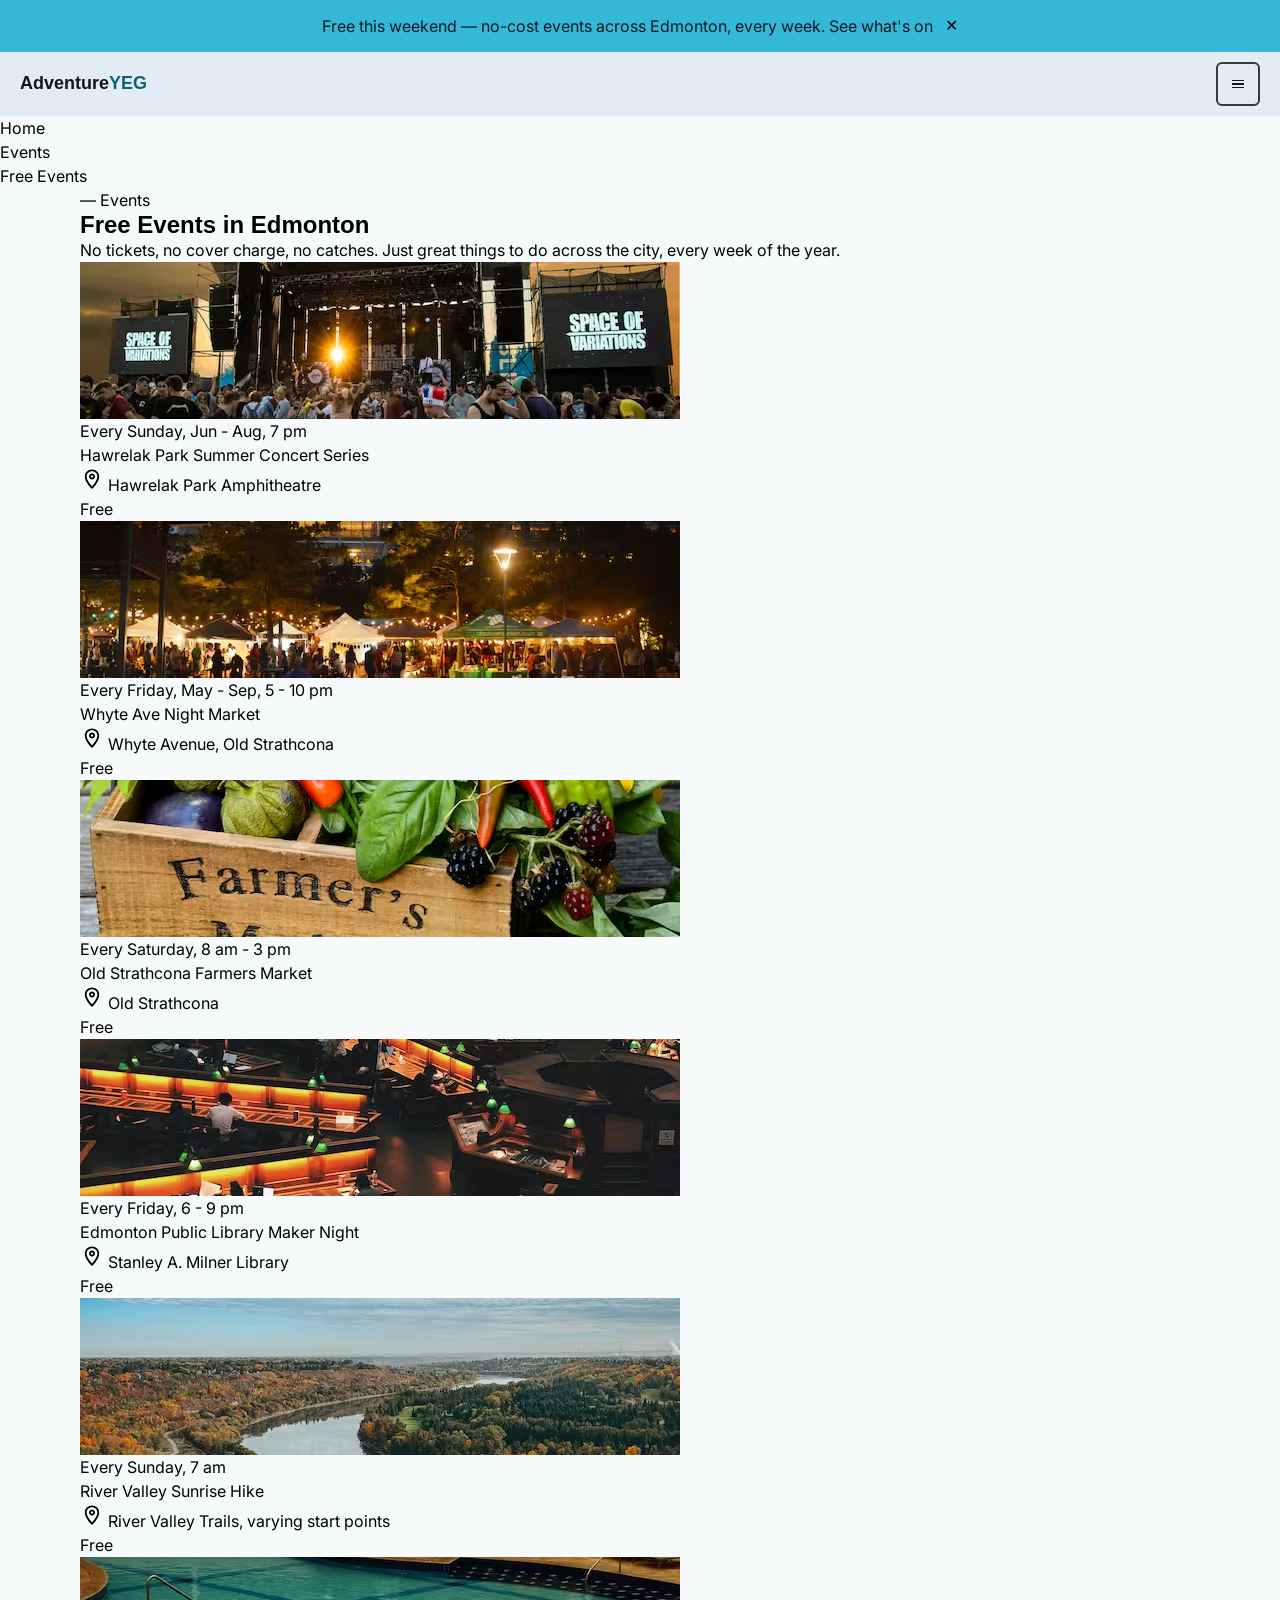
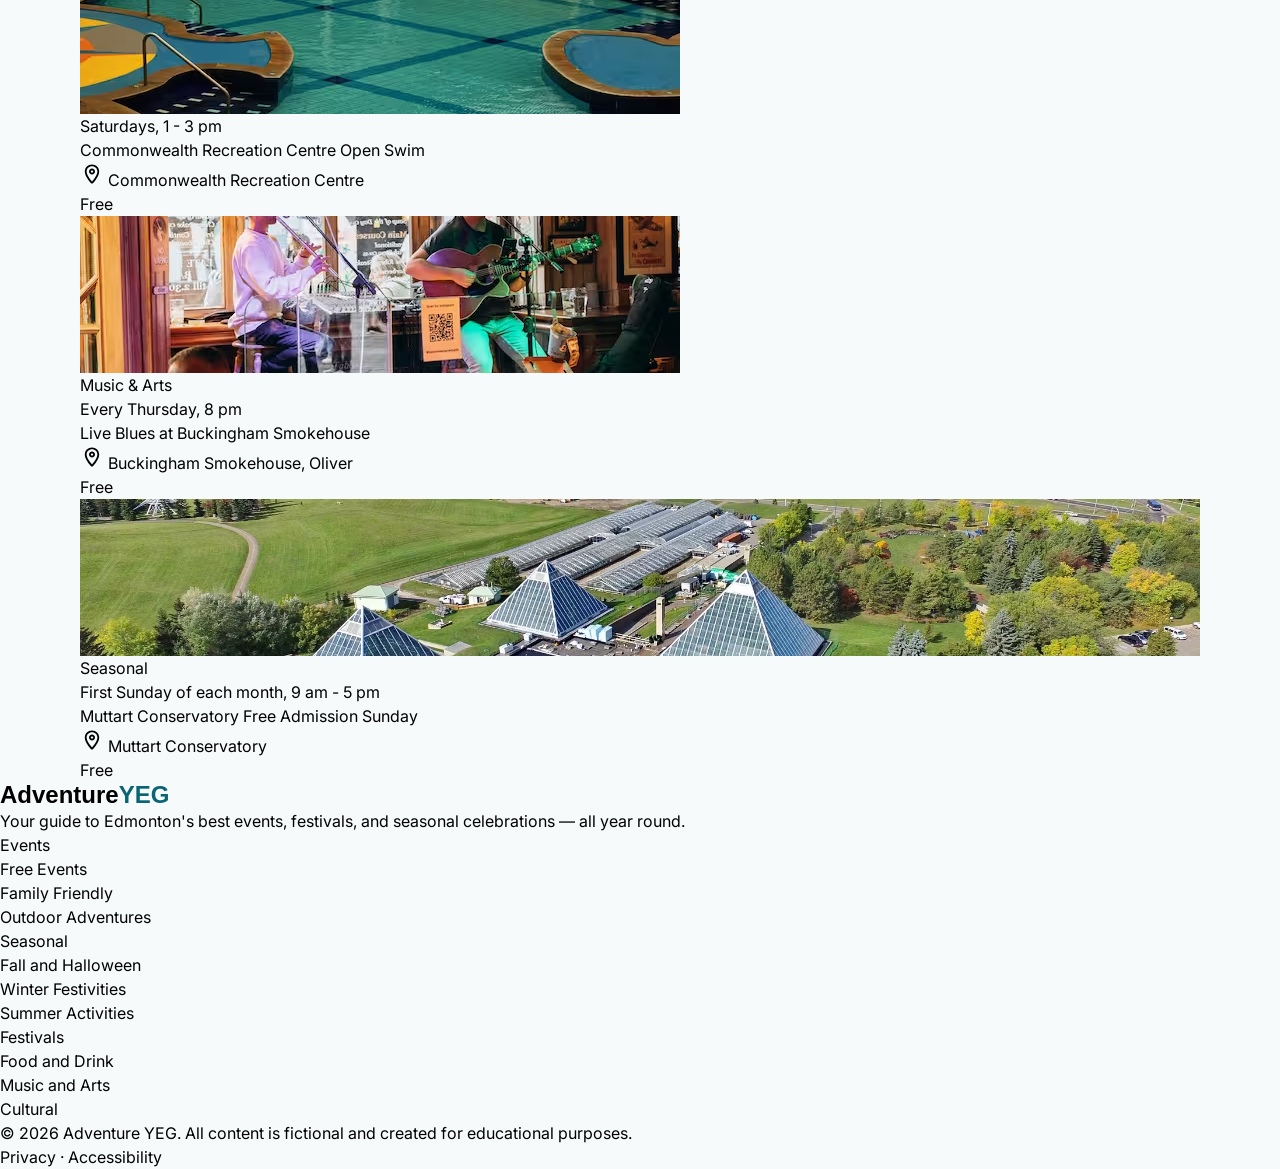
==== commit fa82466f: "Nav styling is as done as it's getting" ====
--- a/events/index.html
+++ b/events/index.html
@@ -57,10 +57,19 @@
         </div>
         <div class="inner-container">
 
-            <!-- Logo -->
-            <a href="/" class="logo" aria-label="AdventureYEG, return to home page">
-                <h1>Adventure<span class="logotype-accent">YEG</span></h1>
-            </a>
+            <div class="header-main">
+                <!-- Logo -->
+                <a href="/" class="logo" aria-label="AdventureYEG, return to home page">
+                    <h1>Adventure<span class="logotype-accent">YEG</span></h1>
+                </a>
+
+                <!-- Hamburger: mobile only -->
+                <button type="button" class="nav-trigger nav-toggle" aria-expanded="false" aria-controls="main-nav" aria-label="Expand menu">
+                    <span class="bar"></span>
+                    <span class="bar"></span>
+                    <span class="bar"></span>
+                </button>
+            </div>
 
             <!-- Main navigation starts here -->
 
@@ -77,82 +86,82 @@
                         </button>
 
                         <div id="mega-events" class="mega-panel" hidden>
-
-                            <div class="mega-column">
-
-                                <h2>Browse Events</h2>
-
-                                <div class="mega-subsection">
-                                    <h3>Happening Now</h3>
-
-                                    <a href="#" class="mega-link current-page">
-                                        <span class="mega-link-name">Free Events</span>
-                                        No-cost happenings across Edmonton, every week
+                            <div class="inner-container">
+                                <div class="mega-column">
+
+                                    <h2>Browse Events</h2>
+
+                                    <div class="mega-subsection">
+                                        <h3>Happening Now</h3>
+
+                                        <a href="#" class="mega-link current-page">
+                                            <span class="mega-link-name">Free Events</span>
+                                            No-cost happenings across Edmonton, every week
+                                        </a>
+                                        <a href="#" class="mega-link">
+                                            <span class="mega-link-name">This Weekend</span>
+                                            What's on right now across Edmonton
+                                        </a>
+
+                                    </div>
+
+                                    <div class="mega-subsection">
+                                        <h3>Upcoming</h3>
+
+                                        <a href="#" class="mega-link">
+                                            <span class="mega-link-name">This Month</span>
+                                            Plan ahead with the full monthly calendar
+                                        </a>
+                                        <a href="#" class="mega-link">
+                                            <span class="mega-link-name">Family Friendly</span>
+                                            Activities for all ages, from toddlers to grandparents
+                                        </a>
+
+                                    </div>
+                                </div>
+                                <div class="mega-column">
+
+                                    <h2>Explore More</h2>
+
+                                    <div class="mega-subsection">
+                                        <h3>Outdoor</h3>
+
+                                        <a href="#" class="mega-link">
+                                            <span class="mega-link-name">Outdoor Adventures</span>
+                                            River valley hikes, parks, and open-air markets
+                                        </a>
+                                        <a href="#" class="mega-link">
+                                            <span class="mega-link-name">Sports and Fitness</span>
+                                            Runs, tournaments, and active community events
+                                        </a>
+
+                                    </div>
+
+                                    <div class="mega-subsection">
+                                        <h3>Community</h3>
+
+                                        <a href="#" class="mega-link">
+                                            <span class="mega-link-name">Community Gatherings</span>
+                                            Neighbourhood meet-ups and local celebrations
+                                        </a>
+                                        <a href="#" class="mega-link">
+                                            <span class="mega-link-name">Arts and Culture</span>
+                                            Gallery openings, performances, and workshops
+                                        </a>
+
+                                    </div>
+                                </div>
+                                <div class="mega-column mega-featured-column">
+
+                                    <h2>Featured</h2>
+
+                                    <a class="mega-featured" href="#">
+                                        <span class="mega-featured-highlight">Free</span>
+                                        <span class="mega-featured-name">Edmonton Public Library Maker Night</span>
+                                        Fridays, 6 - 9 pm · Stanley A. Milner Library
                                     </a>
-                                    <a href="#" class="mega-link">
-                                        <span class="mega-link-name">This Weekend</span>
-                                        What's on right now across Edmonton
-                                    </a>
-
-                                </div>
-
-                                <div class="mega-subsection">
-                                    <h3>Upcoming</h3>
-
-                                    <a href="#" class="mega-link">
-                                        <span class="mega-link-name">This Month</span>
-                                        Plan ahead with the full monthly calendar
-                                    </a>
-                                    <a href="#" class="mega-link">
-                                        <span class="mega-link-name">Family Friendly</span>
-                                        Activities for all ages, from toddlers to grandparents
-                                    </a>
-
                                 </div>
                             </div>
-                            <div class="mega-column">
-
-                                <h2>Explore More</h2>
-
-                                <div class="mega-subsection">
-                                    <h3>Outdoor</h3>
-
-                                    <a href="#" class="mega-link">
-                                        <span class="mega-link-name">Outdoor Adventures</span>
-                                        River valley hikes, parks, and open-air markets
-                                    </a>
-                                    <a href="#" class="mega-link">
-                                        <span class="mega-link-name">Sports and Fitness</span>
-                                        Runs, tournaments, and active community events
-                                    </a>
-
-                                </div>
-
-                                <div class="mega-subsection">
-                                    <h3>Community</h3>
-
-                                    <a href="#" class="mega-link">
-                                        <span class="mega-link-name">Community Gatherings</span>
-                                        Neighbourhood meet-ups and local celebrations
-                                    </a>
-                                    <a href="#" class="mega-link">
-                                        <span class="mega-link-name">Arts and Culture</span>
-                                        Gallery openings, performances, and workshops
-                                    </a>
-
-                                </div>
-                            </div>
-                            <div class="mega-column mega-featured-column">
-
-                                <h2>Featured</h2>
-
-                                <a class="mega-featured" href="#">
-                                    <span class="mega-featured-highlight">Free</span>
-                                    <span class="mega-featured-name">Edmonton Public Library Maker Night</span>
-                                    Fridays, 6 - 9 pm · Stanley A. Milner Library
-                                </a>
-                            </div>
-
                         </div>
                     </li>
 
@@ -166,92 +175,92 @@
                         </button>
 
                         <div id="mega-seasonal" class="mega-panel" hidden>
-
-                            <div class="mega-column">
-
-                                <h2>Browse Seasons</h2>
-
-                                <div class="mega-subsection">
-                                    <h3>Active Now</h3>
-
-                                    <a href="../seasonal/index.html" class="mega-link">
-                                        <span class="mega-link-name">Fall and Halloween</span>
-                                        Pumpkin patches, haunted trails, and harvest markets
+                            <div class="inner-container">
+                                <div class="mega-column">
+
+                                    <h2>Browse Seasons</h2>
+
+                                    <div class="mega-subsection">
+                                        <h3>Active Now</h3>
+
+                                        <a href="../seasonal/index.html" class="mega-link">
+                                            <span class="mega-link-name">Fall and Halloween</span>
+                                            Pumpkin patches, haunted trails, and harvest markets
+                                        </a>
+                                        <a href="#" class="mega-link">
+                                            <span class="mega-link-name">Winter Festivities</span>
+                                            Holiday markets, ice skating, and winter light displays
+                                        </a>
+
+                                    </div>
+
+                                    <div class="mega-subsection">
+                                        <h3>Coming Up</h3>
+
+                                        <a href="#" class="mega-link">
+                                            <span class="mega-link-name">Spring Events</span>
+                                            Farmers markets, garden tours, and outdoor openings
+                                        </a>
+                                        <a href="#" class="mega-link">
+                                            <span class="mega-link-name">Summer Activities</span>
+                                            Festivals, outdoor concerts, and river valley adventures
+                                        </a>
+
+                                    </div>
+                                </div>
+                                <div class="mega-column">
+
+                                    <h2>Fall and Halloween</h2>
+
+                                    <div class="mega-subsection">
+                                        <h3>Farms and Fields</h3>
+
+                                        <a href="#" class="mega-link">
+                                            <span class="mega-link-name">Pumpkin Patches</span>
+                                            Pick-your-own farms and family corn mazes near the city
+                                        </a>
+                                        <a href="#" class="mega-link">
+                                            <span class="mega-link-name">Corn Mazes</span>
+                                            Family fun in the fields just outside the city
+                                        </a>
+
+                                    </div>
+
+                                    <div class="mega-subsection">
+                                        <h3>After Dark</h3>
+
+                                        <a href="#" class="mega-link">
+                                            <span class="mega-link-name">Haunted Trails</span>
+                                            Edmonton's scariest after-dark experiences for thrill seekers
+                                        </a>
+                                        <a href="#" class="mega-link">
+                                            <span class="mega-link-name">Ghost Tours</span>
+                                            Guided walks through Edmonton's most haunted locations
+                                        </a>
+
+                                    </div>
+
+                                    <div class="mega-subsection">
+                                        <h3>Shop and Taste</h3>
+
+                                        <a href="#" class="mega-link">
+                                            <span class="mega-link-name">Harvest Markets</span>
+                                            Local produce, baked goods, and seasonal handmade crafts
+                                        </a>
+
+                                    </div>
+                                </div>
+                                <div class="mega-column mega-featured-column">
+
+                                    <h2>Featured</h2>
+
+                                    <a class="mega-featured" href="#">
+                                        <span class="mega-featured-highlight">Oct 18-31</span>
+                                        <span class="mega-featured-name">Fort Edmonton Haunted Grounds</span>
+                                        Nightly from 7 pm · Fort Edmonton Park
                                     </a>
-                                    <a href="#" class="mega-link">
-                                        <span class="mega-link-name">Winter Festivities</span>
-                                        Holiday markets, ice skating, and winter light displays
-                                    </a>
-
-                                </div>
-
-                                <div class="mega-subsection">
-                                    <h3>Coming Up</h3>
-
-                                    <a href="#" class="mega-link">
-                                        <span class="mega-link-name">Spring Events</span>
-                                        Farmers markets, garden tours, and outdoor openings
-                                    </a>
-                                    <a href="#" class="mega-link">
-                                        <span class="mega-link-name">Summer Activities</span>
-                                        Festivals, outdoor concerts, and river valley adventures
-                                    </a>
-
                                 </div>
                             </div>
-                            <div class="mega-column">
-
-                                <h2>Fall and Halloween</h2>
-
-                                <div class="mega-subsection">
-                                    <h3>Farms and Fields</h3>
-
-                                    <a href="#" class="mega-link">
-                                        <span class="mega-link-name">Pumpkin Patches</span>
-                                        Pick-your-own farms and family corn mazes near the city
-                                    </a>
-                                    <a href="#" class="mega-link">
-                                        <span class="mega-link-name">Corn Mazes</span>
-                                        Family fun in the fields just outside the city
-                                    </a>
-
-                                </div>
-
-                                <div class="mega-subsection">
-                                    <h3>After Dark</h3>
-
-                                    <a href="#" class="mega-link">
-                                        <span class="mega-link-name">Haunted Trails</span>
-                                        Edmonton's scariest after-dark experiences for thrill seekers
-                                    </a>
-                                    <a href="#" class="mega-link">
-                                        <span class="mega-link-name">Ghost Tours</span>
-                                        Guided walks through Edmonton's most haunted locations
-                                    </a>
-
-                                </div>
-
-                                <div class="mega-subsection">
-                                    <h3>Shop and Taste</h3>
-
-                                    <a href="#" class="mega-link">
-                                        <span class="mega-link-name">Harvest Markets</span>
-                                        Local produce, baked goods, and seasonal handmade crafts
-                                    </a>
-
-                                </div>
-                            </div>
-                            <div class="mega-column mega-featured-column">
-
-                                <h2>Featured</h2>
-
-                                <a class="mega-featured" href="#">
-                                    <span class="mega-featured-highlight">Oct 18-31</span>
-                                    <span class="mega-featured-name">Fort Edmonton Haunted Grounds</span>
-                                    Nightly from 7 pm · Fort Edmonton Park
-                                </a>
-                            </div>
-
                         </div>
                     </li>
 
@@ -265,88 +274,88 @@
                         </button>
 
                         <div id="mega-festivals" class="mega-panel" hidden>
-
-                            <div class="mega-column">
-
-                                <h2>Browse Festivals</h2>
-
-                                <div class="mega-subsection">
-                                    <h3>Popular</h3>
-
-                                    <a href="#" class="mega-link">
-                                        <span class="mega-link-name">Music and Arts</span>
-                                        Live concerts, gallery openings, and street performance festivals
+                            <div class="inner-container">
+                                <div class="mega-column">
+
+                                    <h2>Browse Festivals</h2>
+
+                                    <div class="mega-subsection">
+                                        <h3>Popular</h3>
+
+                                        <a href="#" class="mega-link">
+                                            <span class="mega-link-name">Music and Arts</span>
+                                            Live concerts, gallery openings, and street performance festivals
+                                        </a>
+                                        <a href="#" class="mega-link">
+                                            <span class="mega-link-name">Food and Drink</span>
+                                            Food truck showdowns, craft beer tastings, and culinary tours
+                                        </a>
+
+                                    </div>
+
+                                    <div class="mega-subsection">
+                                        <h3>More</h3>
+
+                                        <a href="#" class="mega-link">
+                                            <span class="mega-link-name">Cultural</span>
+                                            Heritage festivals celebrating Edmonton's diverse communities
+                                        </a>
+                                        <a href="#" class="mega-link">
+                                            <span class="mega-link-name">Film and Comedy</span>
+                                            Indie film showcases, comedy nights, and open-mic events
+                                        </a>
+
+                                    </div>
+                                </div>
+                                <div class="mega-column">
+
+                                    <h2>Food &amp; Drink</h2>
+
+                                    <div class="mega-subsection">
+                                        <h3>Food</h3>
+
+                                        <a href="#" class="mega-link">
+                                            <span class="mega-link-name">Taste of Edmonton</span>
+                                            July 18 - 27 · Free entry · Churchill Square
+                                        </a>
+                                        <a href="#" class="mega-link">
+                                            <span class="mega-link-name">YEG Food Truck Frenzy</span>
+                                            August 10 · 11 am - 8 pm · MacEwan University
+                                        </a>
+
+                                    </div>
+
+                                    <div class="mega-subsection">
+                                        <h3>Drink</h3>
+
+                                        <a href="#" class="mega-link">
+                                            <span class="mega-link-name">YEG Craft Beer Festival</span>
+                                            August 24 · 12 pm - 9 pm · Rogers Place Plaza
+                                        </a>
+
+                                    </div>
+
+                                    <div class="mega-subsection">
+                                        <h3>Markets</h3>
+
+                                        <a href="#" class="mega-link">
+                                            <span class="mega-link-name">Whyte Ave Night Market</span>
+                                            Every Friday · 5 - 10 pm · Old Strathcona
+                                        </a>
+
+                                    </div>
+                                </div>
+                                <div class="mega-column mega-featured-column">
+
+                                    <h2>Featured</h2>
+
+                                    <a class="mega-featured" href="#">
+                                        <span class="mega-featured-highlight">Free - Aug 3 - 5</span>
+                                        <span class="mega-featured-name">Edmonton Heritage Days</span>
+                                        Heritage Amphitheatre · William Hawrelak Park
                                     </a>
-                                    <a href="#" class="mega-link">
-                                        <span class="mega-link-name">Food and Drink</span>
-                                        Food truck showdowns, craft beer tastings, and culinary tours
-                                    </a>
-
-                                </div>
-
-                                <div class="mega-subsection">
-                                    <h3>More</h3>
-
-                                    <a href="#" class="mega-link">
-                                        <span class="mega-link-name">Cultural</span>
-                                        Heritage festivals celebrating Edmonton's diverse communities
-                                    </a>
-                                    <a href="#" class="mega-link">
-                                        <span class="mega-link-name">Film and Comedy</span>
-                                        Indie film showcases, comedy nights, and open-mic events
-                                    </a>
-
                                 </div>
                             </div>
-                            <div class="mega-column">
-
-                                <h2>Food &amp; Drink</h2>
-
-                                <div class="mega-subsection">
-                                    <h3>Food</h3>
-
-                                    <a href="#" class="mega-link">
-                                        <span class="mega-link-name">Taste of Edmonton</span>
-                                        July 18 - 27 · Free entry · Churchill Square
-                                    </a>
-                                    <a href="#" class="mega-link">
-                                        <span class="mega-link-name">YEG Food Truck Frenzy</span>
-                                        August 10 · 11 am - 8 pm · MacEwan University
-                                    </a>
-
-                                </div>
-
-                                <div class="mega-subsection">
-                                    <h3>Drink</h3>
-
-                                    <a href="#" class="mega-link">
-                                        <span class="mega-link-name">YEG Craft Beer Festival</span>
-                                        August 24 · 12 pm - 9 pm · Rogers Place Plaza
-                                    </a>
-
-                                </div>
-
-                                <div class="mega-subsection">
-                                    <h3>Markets</h3>
-
-                                    <a href="#" class="mega-link">
-                                        <span class="mega-link-name">Whyte Ave Night Market</span>
-                                        Every Friday · 5 - 10 pm · Old Strathcona
-                                    </a>
-
-                                </div>
-                            </div>
-                            <div class="mega-column mega-featured-column">
-
-                                <h2>Featured</h2>
-
-                                <a class="mega-featured" href="#">
-                                    <span class="mega-featured-highlight">Free - Aug 3 - 5</span>
-                                    <span class="mega-featured-name">Edmonton Heritage Days</span>
-                                    Heritage Amphitheatre · William Hawrelak Park
-                                </a>
-                            </div>
-
                         </div>
                     </li>
 
@@ -356,18 +365,11 @@
                 </ul>
             </nav>
 
-            <!-- Hamburger: mobile only -->
-            <button type="button" class="nav-trigger nav-toggle" aria-expanded="false" aria-controls="main-nav" aria-label="Expand menu">
-                <span class="bar"></span>
-                <span class="bar"></span>
-                <span class="bar"></span>
-            </button>
-
         </div>
     </header>
 
     <main id="main-content">
-        <nav aria-label="Breacrumbs" class="breacrumbs">
+        <nav aria-label="Breadcrumbs" class="breadcrumbs">
             <ol>
                 <li><a href="/">Home</a></li>
                 <li><a href="#">Events</a></li>
--- a/css/style.css
+++ b/css/style.css
@@ -13,6 +13,8 @@
     --ghost-border: #323b41;
     --ghost-hover: #868b8f;
     --ghost-focus: #5193a5;
+    --weird-translucent-border: light-dark(rgba(0, 0, 0, 0.06), rgba(255, 255, 255, 0.06));
+    --nav-background: light-dark(#e2ecf4, #0e1820);
 
     --events-teal-surface: light-dark(#ddf0f6, #0a2430);
     --events-teal-fg: light-dark(#096476, #34b8d8);
@@ -29,6 +31,9 @@
 
     --misc-purple-surface: light-dark(#EEE4F8, #1A0830);
     --misc-purple-fg: light-dark(#5B2E9C, #A86CE4);
+
+    --events-accent-surface: var(--events-teal-surface);
+    --events-accent-fg: var(--events-teal-fg);
 }
 
 body {
@@ -61,12 +66,14 @@
 
 img {
     max-width: 100%;
-    height: 240px;
+    height: 157px;
     object-fit: cover;
 }
 
 .inner-container {
+    width: 100%;
     max-width: min(83rem, 87.5vw);
+    margin: auto;
 }
 
 .alert-banner {
@@ -85,8 +92,8 @@
     border: none;
 }
 
-h1 {
-    font-size: 1.125rem;
+header {
+    background-color: var(--nav-background);
 }
 
 .nav-toggle {
@@ -99,9 +106,11 @@
     width: 2.75rem;
     /* 44px */
     height: 2.75rem;
+    box-sizing: border-box;
     color: var(--text);
     border-radius: .375rem;
     border: 2px solid var(--ghost-border);
+    background: none;
 }
 
 .nav-toggle:hover {
@@ -135,4 +144,326 @@
 
 .nav-toggle[aria-expanded="true"] .bar:nth-of-type(3) {
     transform: translateY(calc((1.75px + 1.75px) * -1)) rotate(-45deg);
+}
+
+a {
+    text-decoration: none;
+    color: var(--text);
+}
+
+.logotype-accent {
+    color: var(--events-teal-fg);
+}
+
+h1,
+h2,
+h3 {
+    font-family: "Outfit", sans-serif;
+}
+
+h1 {
+    font-size: 1.125rem;
+}
+
+header .inner-container {
+    max-width: 100%;
+}
+
+.header-main {
+    padding: .625rem 1.25rem;
+    display: flex;
+    justify-content: space-between;
+    align-items: center;
+    max-width: 100%;
+}
+
+nav ul {
+    list-style: none;
+
+}
+
+.nav-item {
+    border-bottom: 1px solid var(--weird-translucent-border);
+}
+
+.nav-item>button,
+.nav-item>a {
+    border: none;
+    width: 100%;
+    font-size: 1.3125rem;
+    background: var(--text-inverted);
+    display: flex;
+    justify-content: space-between;
+    align-items: center;
+    line-height: 1;
+    padding: 0.9375rem 0.9375rem 0.75rem 1.25rem;
+}
+
+.nav-list .nav-trigger[aria-expanded="true"] {
+    background-color: var(--weird-translucent-border);
+    border-bottom: 1px solid var(--weird-translucent-border);
+    /* Beginning to wonder if I'm even supposed to make a light theme for the nav, given it uses its own set of colors for which light mode versions are not provided */
+}
+
+.nav-trigger[aria-expanded="false"] svg.icon {
+    transform: rotate(-90deg);
+}
+
+.nav-trigger[aria-expanded="true"] svg.icon {
+    transform: rotate(-180deg);
+}
+
+.mega-panel {
+    width: 100%;
+    max-width: min(83rem, 87.5vw);
+    margin: auto;
+    padding: 1.5rem 0;
+}
+
+.mega-column {
+    border-bottom: 1px solid var(--weird-translucent-border);
+    margin-bottom: 1.5rem;
+}
+
+.mega-featured-column {
+    margin-bottom: 0;
+    border-bottom: none;
+    border-right: none;
+}
+
+.mega-subsection {
+    margin-bottom: .75rem;
+}
+
+.mega-panel h2,
+.mega-panel h3 {
+    color: var(--text-muted);
+    font-size: 0.875rem;
+    font-weight: 500;
+    letter-spacing: 0.0875rem;
+    text-transform: uppercase;
+}
+
+.mega-panel h2 {
+    margin-bottom: .75rem;
+}
+
+.mega-panel h3 {
+    opacity: .6;
+    margin-bottom: .25rem;
+}
+
+.mega-link {
+    font-size: 1rem;
+    display: block;
+    color: var(--text-muted);
+    margin-bottom: 1.25em;
+    margin-top: .75rem;
+}
+
+.current-page {
+    background-color: var(--events-accent-surface);
+    padding: 0.625rem 0.9375rem 0.5rem 0.5rem;
+    margin-top: 0;
+    border-radius: 0.375rem;
+}
+
+.mega-link-name {
+    font-size: 1.125rem;
+    display: block;
+    color: var(--text);
+}
+
+.current-page .mega-link-name {
+    color: var(--events-accent-fg);
+}
+
+.mega-featured-column h2 {
+    color: var(--events-accent-fg);
+}
+
+.mega-featured {
+    padding: .75rem 1rem;
+    border: 1px solid var(--weird-translucent-border);
+    display: block;
+    border-left-width: .1875rem;
+    border-left-color: var(--events-accent-fg);
+    border-radius: .375rem;
+    color: var(--text-muted);
+    font-size: 1rem;
+}
+
+.mega-featured-name {
+    font-size: 1.125rem;
+    color: var(--text);
+    display: block;
+    font-weight: 700;
+}
+
+.mega-featured-highlight {
+    font-size: .875rem;
+    color: var(--events-accent-fg);
+    display: block;
+}
+
+.nav-item:nth-of-type(2) {
+    --events-accent-surface: var(--seasonal-green-surface);
+    --events-accent-fg: var(--seasonal-green-fg);
+}
+
+.nav-item:nth-of-type(3) {
+    --events-accent-surface: var(--festivals-orange-surface);
+    --events-accent-fg: var(--festivals-orange-fg);
+}
+
+
+
+
+
+
+
+
+
+
+
+
+
+
+
+
+
+
+
+
+
+
+
+
+
+
+
+
+
+
+
+
+
+
+
+
+
+
+
+
+
+@media screen and (min-width: 89rem) {
+    img {
+        height: 240px;
+    }
+
+    header .inner-container {
+        max-width: min(83rem, 87.5vw);
+        display: flex;
+        justify-content: space-between;
+        align-items: center;
+    }
+
+    .header-main {
+        height: 100%;
+        width: fit-content;
+        padding: 0;
+    }
+
+    .header-main button {
+        display: none;
+    }
+
+    header nav {
+        display: block;
+    }
+
+    .nav-list {
+        display: flex;
+    }
+
+    .nav-item {
+        border-bottom: none;
+    }
+
+    .nav-item>button,
+    .nav-item>a {
+        width: fit-content;
+        gap: .5rem;
+        padding: 1.5625rem 0.9375rem 1.375rem 0.5rem;
+        ;
+    }
+
+    .nav-list .nav-trigger[aria-expanded="true"] {
+        border-bottom: 3px solid var(--events-accent-fg);
+    }
+
+    .nav-trigger[aria-expanded="false"] svg.icon {
+        transform: rotate(0);
+    }
+
+    .nav-trigger[aria-expanded="true"] svg.icon {
+        transform: rotate(-180deg);
+    }
+
+    .mega-panel {
+        border-top: 3px solid var(--events-accent-fg);
+        position: absolute;
+        left: 0;
+        max-width: 100vw;
+        background-color: var(--nav-background);
+
+    }
+
+    nav .inner-container {
+        align-items: stretch;
+        justify-content: left;
+        gap: 2.5rem;
+        min-height: 10rem;
+    }
+
+    .mega-column {
+        border-left: 1px solid var(--weird-translucent-border);
+        border-bottom: none;
+        padding-left: 1.5rem;
+        margin-bottom: 0;
+        width: 23.75rem;
+    }
+
+    .mega-featured-column {
+        height: 100%;
+        flex: 1;
+    }
+
+    .mega-column:first-of-type {
+        border-left: none;
+        padding-left: 0;
+    }
+
+    .current-page {
+        padding: 0.5rem 0.75rem 0.875rem 0.75rem;
+    }
+
+    .breadcrumbs ol {
+        display: flex;
+    }
+}
+
+@media screen and (prefers-reduced-motion: reduce) {
+    html:focus-within {
+        scroll-behavior: auto;
+    }
+
+    *,
+    *::before,
+    *::after {
+        animation-duration: 0.01ms !important;
+        animation-iteration-count: 1 !important;
+        transition-duration: 0.01ms !important;
+        scroll-behavior: auto !important;
+    }
 }
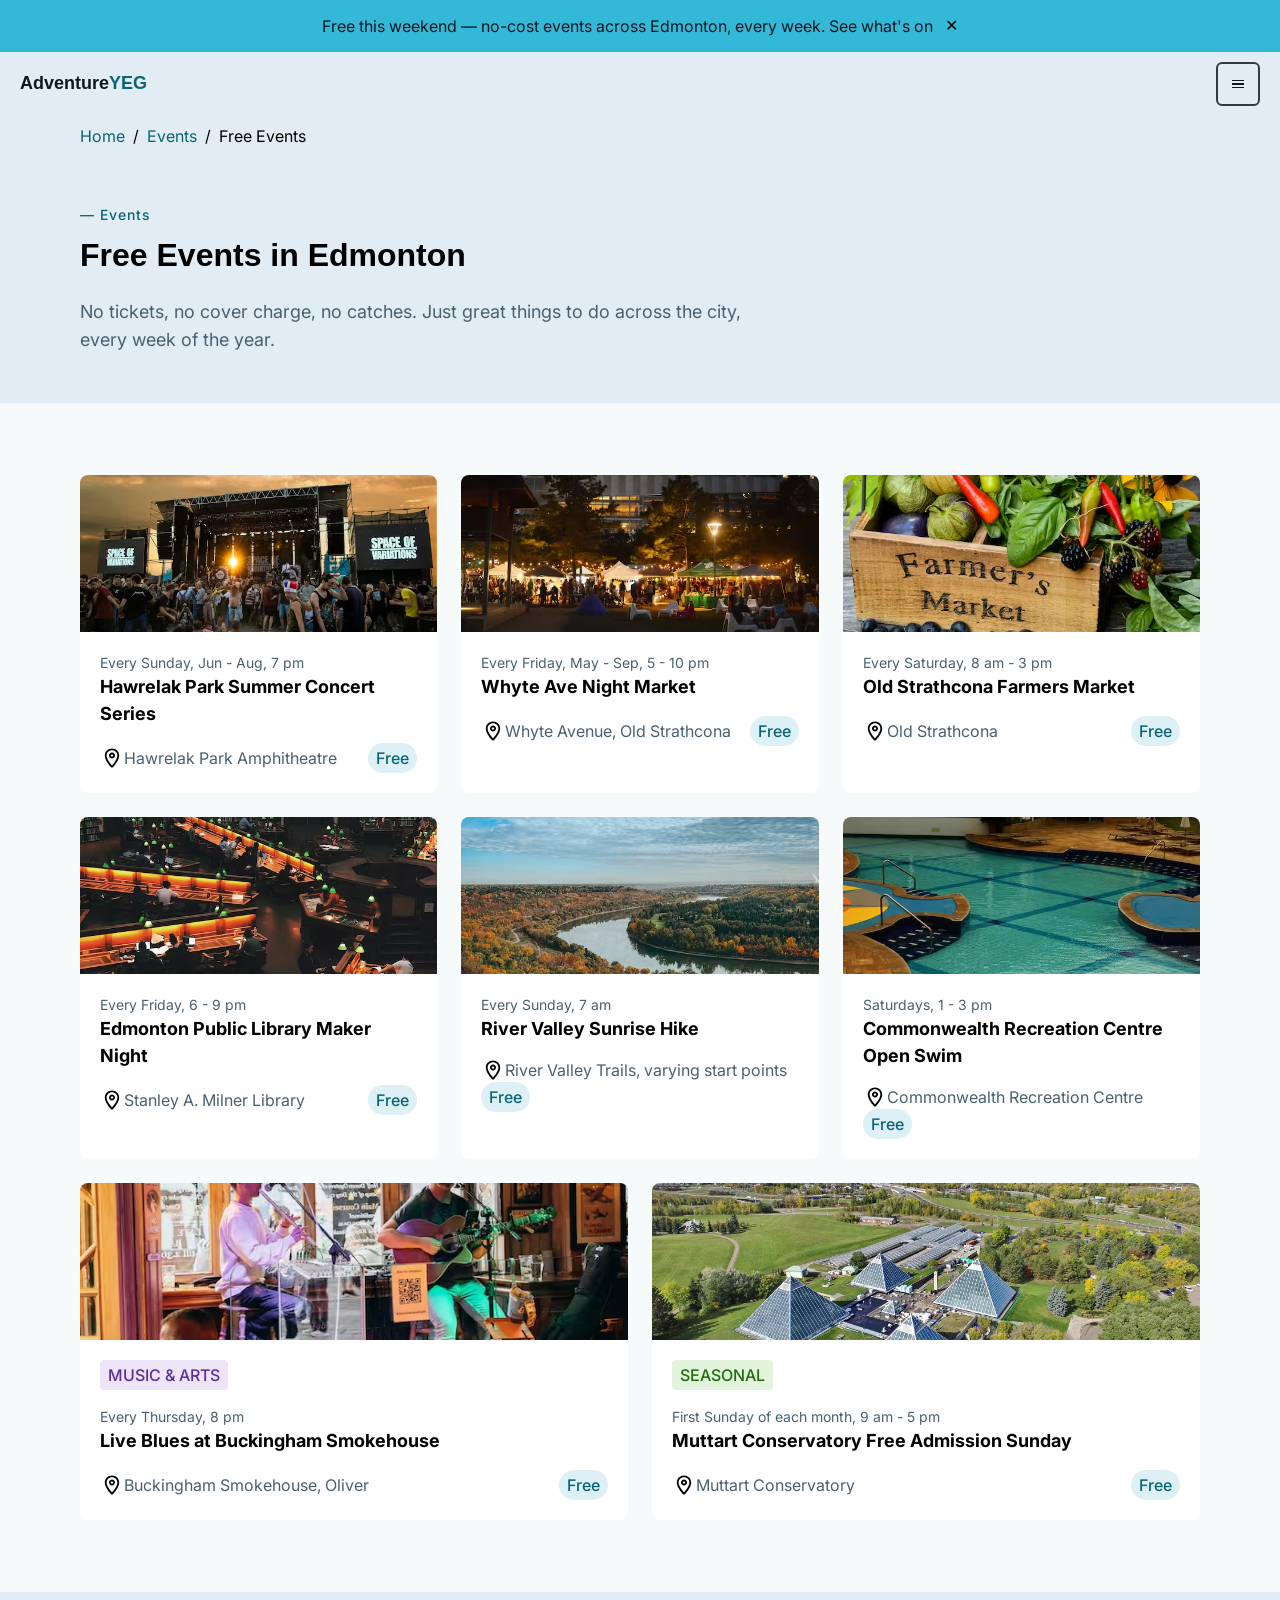
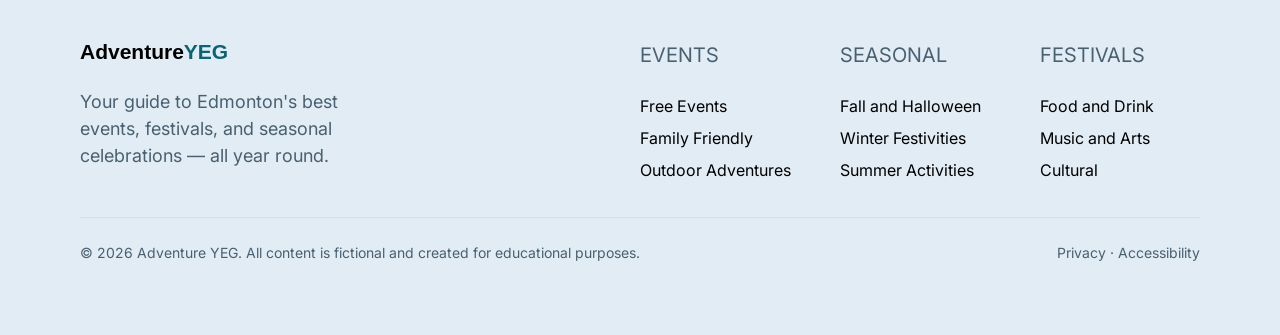
==== commit 61648300: "Whoops! Ran out of time." ====
--- a/events/index.html
+++ b/events/index.html
@@ -370,11 +370,13 @@
 
     <main id="main-content">
         <nav aria-label="Breadcrumbs" class="breadcrumbs">
-            <ol>
-                <li><a href="/">Home</a></li>
-                <li><a href="#">Events</a></li>
-                <li>Free Events</li>
-            </ol>
+            <div class="inner-container">
+                <ol>
+                    <li><a href="/">Home</a></li>
+                    <li><a href="#">Events</a></li>
+                    <li>Free Events</li>
+                </ol>
+            </div>
         </nav>
         <section class="hero">
             <div class="inner-container hero-container">
--- a/css/style.css
+++ b/css/style.css
@@ -27,7 +27,7 @@
     --festivals-orange-fg: light-dark(#B03E0E, #F06C3C);
 
     --featured-yellow-surface: light-dark(#FEF4DC, #241800);
-    --featured-yellow-fg: light-dark(#7C5A00, #241800);
+    --featured-yellow-fg: light-dark(#7C5A00, #f0b430);
 
     --misc-purple-surface: light-dark(#EEE4F8, #1A0830);
     --misc-purple-fg: light-dark(#5B2E9C, #A86CE4);
@@ -68,12 +68,18 @@
     max-width: 100%;
     height: 157px;
     object-fit: cover;
+    border-top-left-radius: .5rem;
+    border-top-right-radius: .5rem;
 }
 
 .inner-container {
     width: 100%;
     max-width: min(83rem, 87.5vw);
     margin: auto;
+}
+
+section .inner-container {
+    padding: 3rem 0;
 }
 
 .alert-banner {
@@ -199,6 +205,11 @@
     padding: 0.9375rem 0.9375rem 0.75rem 1.25rem;
 }
 
+.nav-item>button:focus,
+.nav-item>a:focus {
+    outline: 2px solid var(--events-accent-fg);
+}
+
 .nav-list .nav-trigger[aria-expanded="true"] {
     background-color: var(--weird-translucent-border);
     border-bottom: 1px solid var(--weird-translucent-border);
@@ -259,6 +270,10 @@
     color: var(--text-muted);
     margin-bottom: 1.25em;
     margin-top: .75rem;
+}
+
+.mega-link:focus {
+    outline: 2px solid var(--events-accent-fg);
 }
 
 .current-page {
@@ -316,45 +331,330 @@
     --events-accent-fg: var(--festivals-orange-fg);
 }
 
-
-
-
-
-
-
-
-
-
-
-
-
-
-
-
-
-
-
-
-
-
-
-
-
-
-
-
-
-
-
-
-
-
-
-
-
-
-
-
+.breadcrumbs {
+    background-color: var(--nav-background);
+}
+
+.breadcrumbs ol {
+    display: flex;
+    list-style: none;
+    width: fit-content;
+    padding: .5rem 0;
+}
+
+.breadcrumbs li {
+    flex: 1;
+    white-space: nowrap;
+}
+
+.breadcrumbs li:after {
+    content: "/";
+    margin: 0 .5rem;
+}
+
+.breadcrumbs li:last-of-type::after {
+    content: none;
+}
+
+.breadcrumbs a {
+    color: var(--events-accent-fg);
+}
+
+.hero {
+    background-color: var(--nav-background);
+}
+
+.hero p.hero-category {
+    color: var(--events-accent-fg);
+    font-size: 0.875rem;
+    font-weight: 500;
+    letter-spacing: 0.0625rem;
+    margin-bottom: .75rem;
+}
+
+.hero h2 {
+    font-size: 2rem;
+    margin-bottom: 1.5rem;
+}
+
+.hero p {
+    font-size: 1.125rem;
+    color: var(--text-muted);
+    line-height: 1.6;
+}
+
+.hero-container>* {
+    max-width: 43.75rem;
+}
+
+.homepage-hero h2 {
+    font-size: 2.5rem;
+}
+
+.homepage-hero .hero-container>* {
+    max-width: 37.5rem;
+}
+
+h2.fall-and-halloween-unique-heading {
+    font-size: 1.375rem;
+}
+
+.events-container {
+    padding: 1.5rem 0;
+    display: flex;
+    gap: 1.5rem;
+    flex-wrap: wrap;
+}
+
+.event {
+    flex: 1;
+    width: 100%;
+    min-width: max(30%, 14rem);
+    background-color: var(--surface);
+    border-radius: .5rem;
+}
+
+.event:focus {
+    outline: 2px solid var(--events-teal-fg);
+    /* You'll notice the event cards aren't in the tab order, which is because I ran out of time before I noticed they weren't interactable. */
+}
+
+.event-title {
+    margin: 1.25rem 1.25rem 1rem 1.25rem
+}
+
+.event-date {
+    color: var(--text-muted);
+    font-size: .875rem;
+}
+
+.event-name {
+    font-size: 1.125rem;
+    font-weight: 700;
+}
+
+.event-bottom-info {
+    margin: 1rem 1.25rem 1.25rem 1.25rem;
+    display: flex;
+    flex-wrap: wrap;
+    justify-content: space-between;
+    align-items: center;
+}
+
+.event-bottom-info p {
+    color: var(--text-muted);
+    display: flex;
+    justify-content: center;
+    align-items: center;
+    width: fit-content;
+}
+
+.event-bottom-info p.event-cost {
+    font-weight: 500;
+    padding: .19rem .5rem;
+    color: var(--events-teal-fg);
+    background-color: var(--events-teal-surface);
+    border-radius: 1.25rem;
+    width: fit-content;
+}
+
+.event-category {
+    font-weight: 500;
+    padding: .19rem .5rem;
+    border-radius: .25rem;
+    width: fit-content;
+    text-transform: uppercase;
+    margin-bottom: 1rem;
+}
+
+.category-events {
+    color: var(--events-teal-fg);
+    background-color: var(--events-teal-surface);
+}
+
+.category-seasonal {
+    color: var(--seasonal-green-fg);
+    background-color: var(--seasonal-green-surface);
+}
+
+.category-festivals {
+    color: var(--festivals-orange-fg);
+    background-color: var(--festivals-orange-surface);
+}
+
+.category-music-arts {
+    color: var(--misc-purple-fg);
+    background-color: var(--misc-purple-surface);
+}
+
+.category-featured {
+    color: var(--featured-yellow-fg);
+    background-color: var(--featured-yellow-surface);
+}
+
+.adventures-section {
+    border-bottom: var(--text-muted);
+}
+
+.adventure {
+    border: 1px solid var(--events-accent-fg);
+    border-top-width: 4px;
+    padding: 1.5rem;
+}
+
+.adventure:nth-of-type(2) {
+    --events-accent-surface: var(--seasonal-green-surface);
+    --events-accent-fg: var(--seasonal-green-fg);
+}
+
+.adventure:nth-of-type(3) {
+    --events-accent-surface: var(--festivals-orange-surface);
+    --events-accent-fg: var(--festivals-orange-fg);
+}
+
+.adventure-icon {
+    padding: .75rem;
+    color: var(--events-accent-fg);
+    background-color: var(--events-accent-surface);
+    margin-bottom: 1rem;
+    width: fit-content;
+    height: 48px;
+    border-radius: .75rem;
+}
+
+.adventure h3 {
+    font-size: 1.5rem;
+    margin-bottom: .75rem;
+}
+
+.adventure p {
+    font-size: 1.125rem;
+    line-height: 1.6;
+    color: var(--text-muted);
+    margin-bottom: 1.5rem;
+}
+
+.adventure a {
+    color: var(--events-accent-fg);
+    font-size: 0.9375rem;
+    display: flex;
+    justify-content: center;
+    align-items: center;
+    width: fit-content;
+}
+
+.button-primary,
+.button-ghost,
+.button-solid {
+    padding: 0.90625rem 1.625rem;
+    border-radius: .375rem;
+    display: flex;
+    justify-content: center;
+    align-items: center;
+    width: fit-content;
+    gap: .5rem;
+}
+
+.hero-buttons {
+    display: flex;
+    flex-wrap: wrap;
+    gap: 1.5rem;
+    margin-top: 1.5rem;
+}
+
+.button-primary {
+    background-color: var(--events-teal-fg);
+    color: var(--text-inverted);
+}
+
+.button-ghost {
+    border: 2px solid var(--weird-translucent-border);
+
+}
+
+.button-primary:focus,
+.button-ghost:focus,
+.button-solid:focus {
+    outline: 2px solid var(--events-teal-fg);
+}
+
+
+
+
+
+
+
+
+
+
+
+footer {
+    padding: 3rem 0;
+    background-color: var(--text-inverted);
+}
+
+.footer-container,
+.footer-legal {
+    max-width: min(83rem, 87.5vw);
+    margin: auto;
+    display: flex;
+    justify-content: space-between;
+    flex-wrap: wrap;
+}
+
+.footer-text {
+    max-width: 18.4375rem;
+}
+
+.footer-text h2 {
+    font-size: 1.3125rem;
+    margin-bottom: 1.5rem;
+}
+
+.footer-text p {
+    font-size: 1.125rem;
+    color: var(--text-muted);
+    margin-bottom: 1.5rem;
+}
+
+.footer-legal {
+    font-size: .875rem;
+    color: var(--text-muted);
+    border-top: 1px solid var(--weird-translucent-border);
+    padding: 1.5rem 0;
+    margin-top: 1.5rem;
+    gap: 1.25rem;
+}
+
+.footer-links {
+    display: flex;
+    gap: 2.5rem;
+    flex-wrap: wrap;
+}
+
+.footer-link-stack {
+    min-width: 10rem;
+}
+
+.footer-link-stack p {
+    color: var(--text-muted);
+    text-transform: uppercase;
+    margin-bottom: 1.5rem;
+    font-size: 1.25rem;
+}
+
+.footer-link-stack ul {
+    list-style: none;
+    display: flex;
+    flex-direction: column;
+    gap: .5rem;
+    font-size: 1rem;
+    line-height: 1.5;
+}
+
+a:focus {
+    outline: 2px solid var(--events-accent-fg);
+}
 
 @media screen and (min-width: 89rem) {
     img {
@@ -423,7 +723,6 @@
         align-items: stretch;
         justify-content: left;
         gap: 2.5rem;
-        min-height: 10rem;
     }
 
     .mega-column {
@@ -446,10 +745,6 @@
 
     .current-page {
         padding: 0.5rem 0.75rem 0.875rem 0.75rem;
-    }
-
-    .breadcrumbs ol {
-        display: flex;
     }
 }
 
